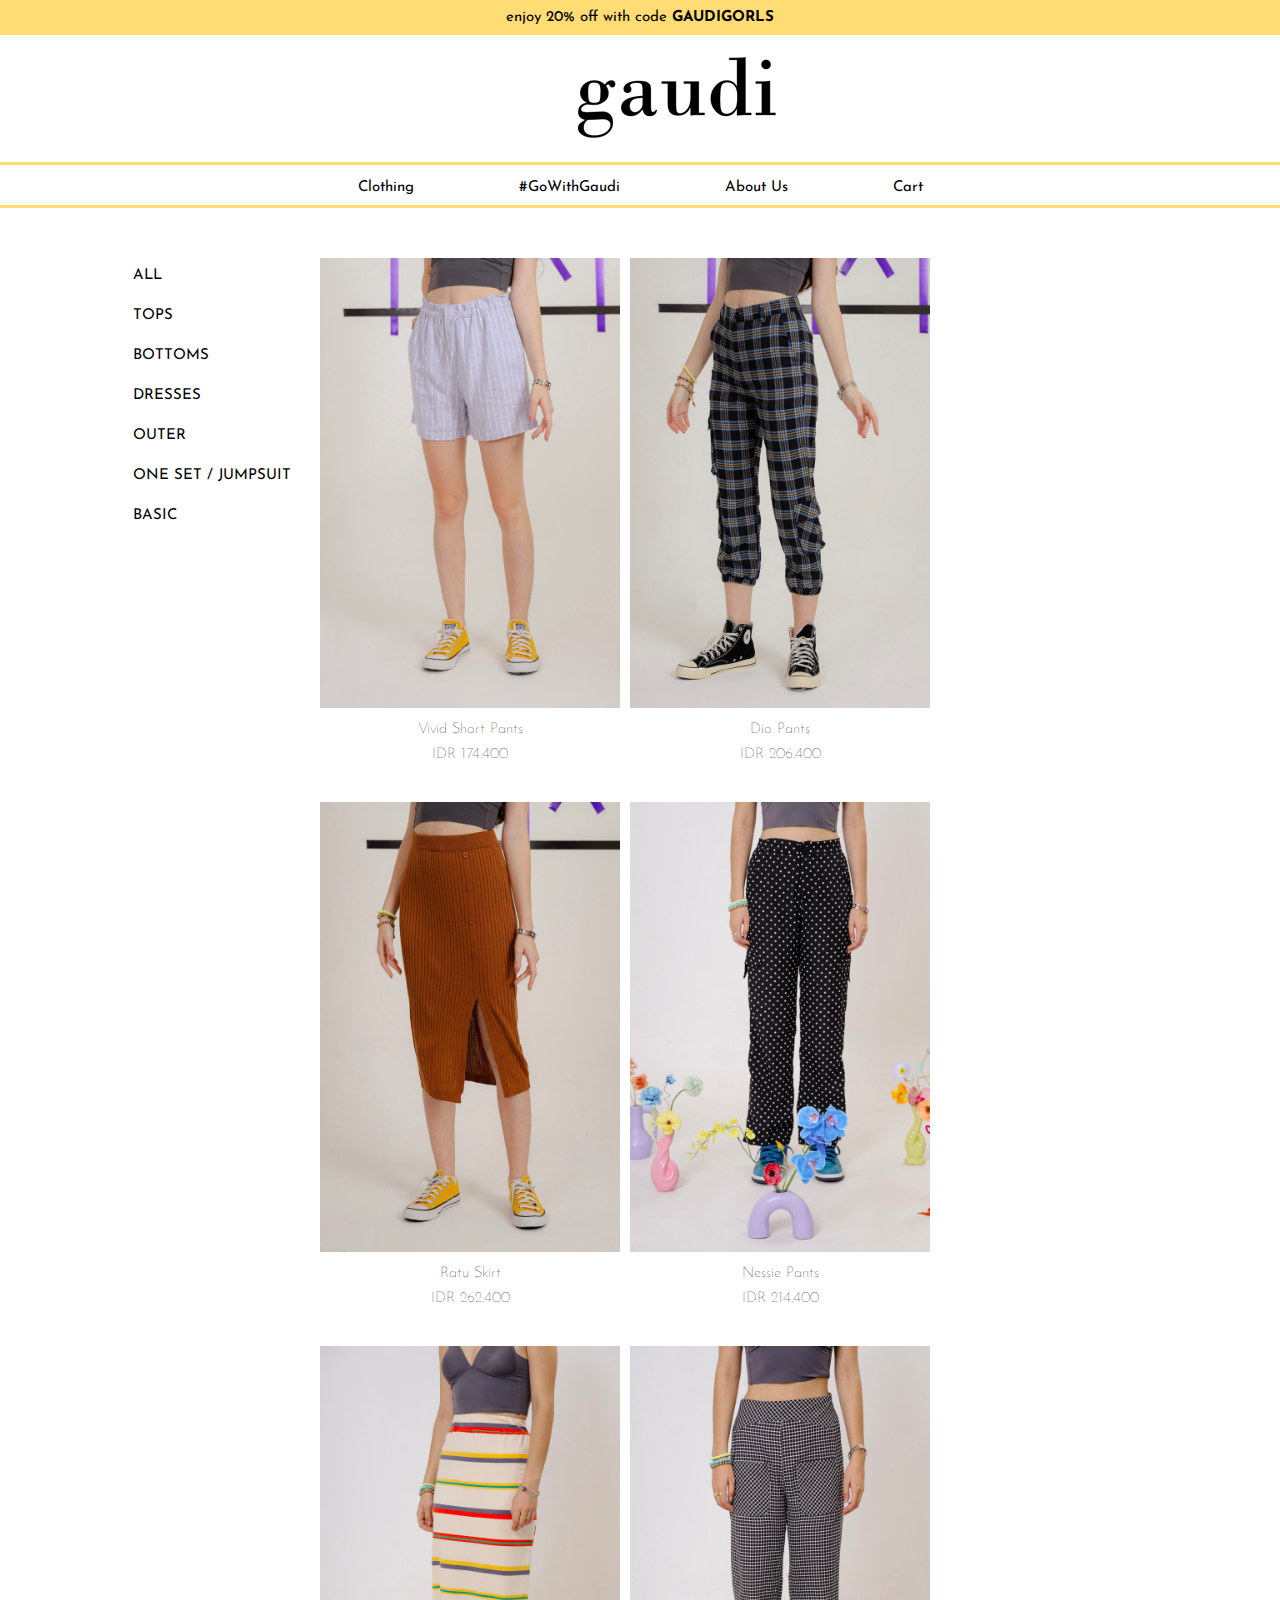
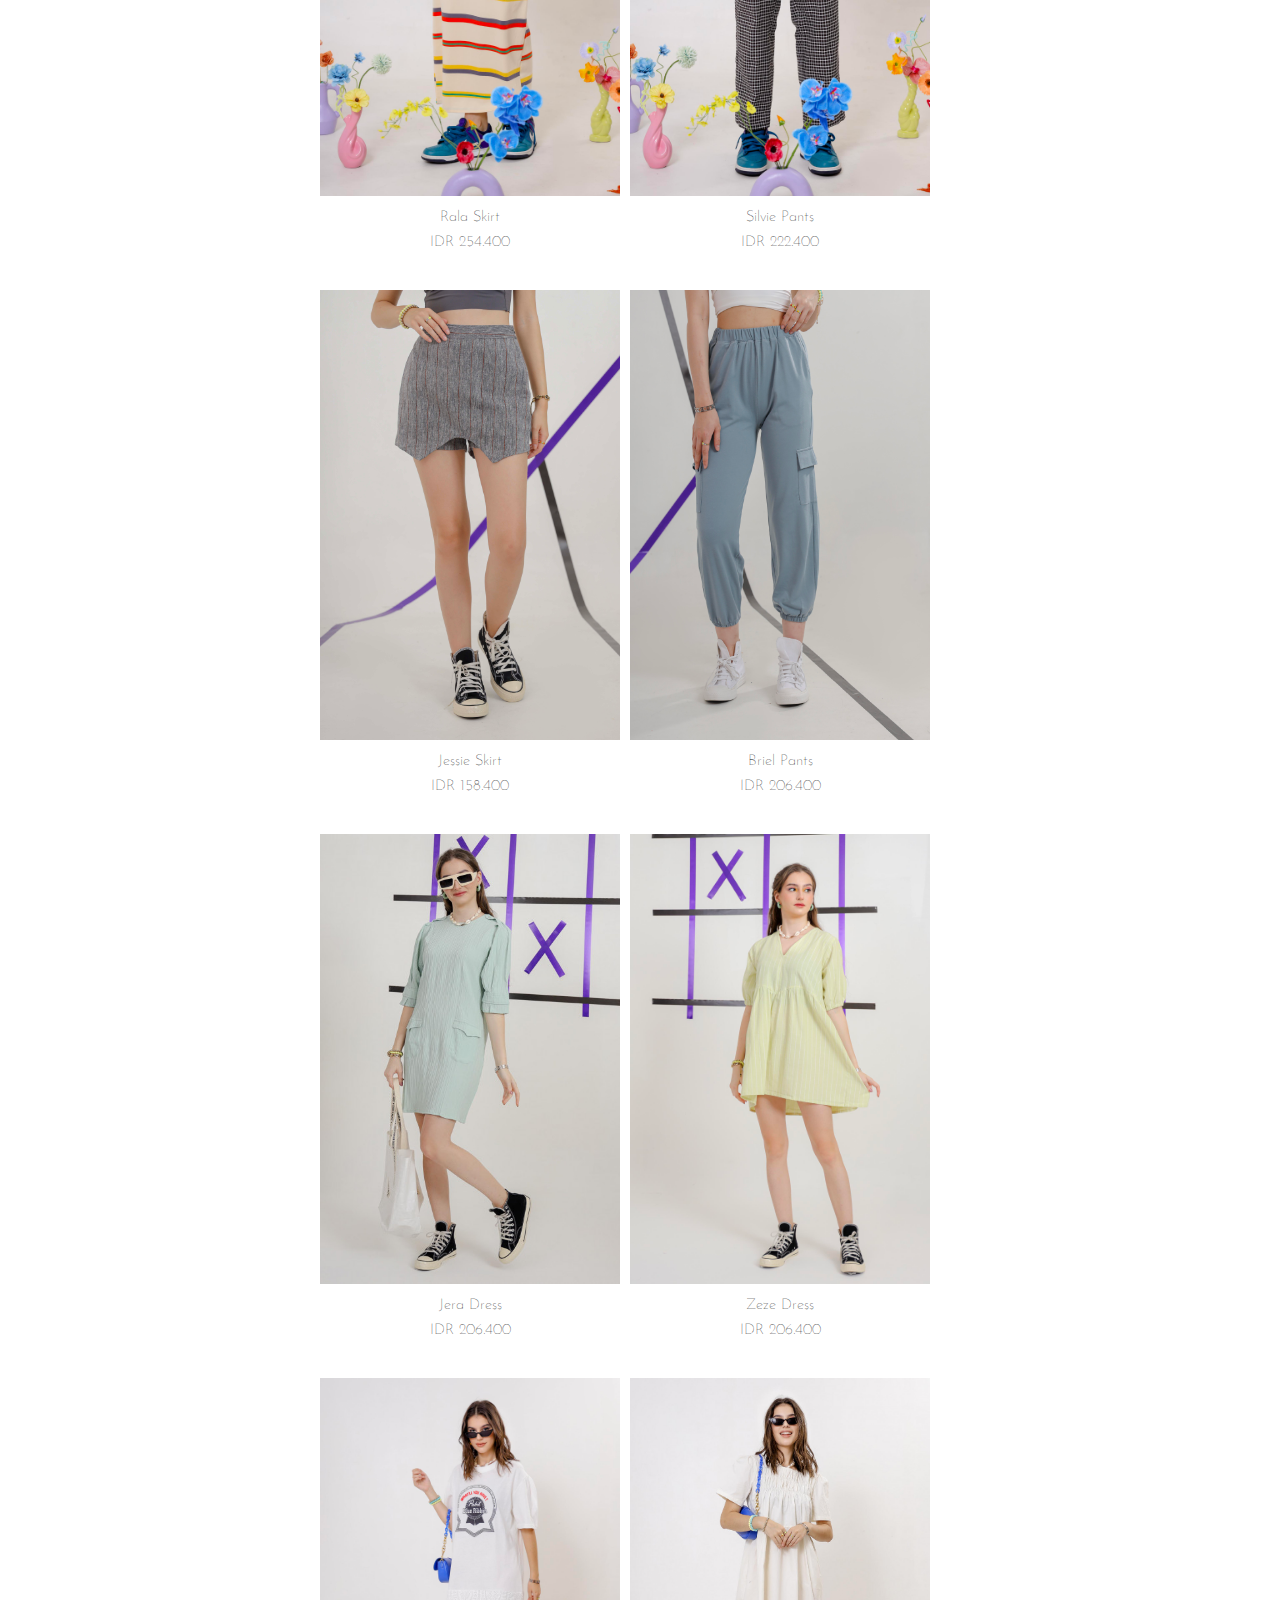
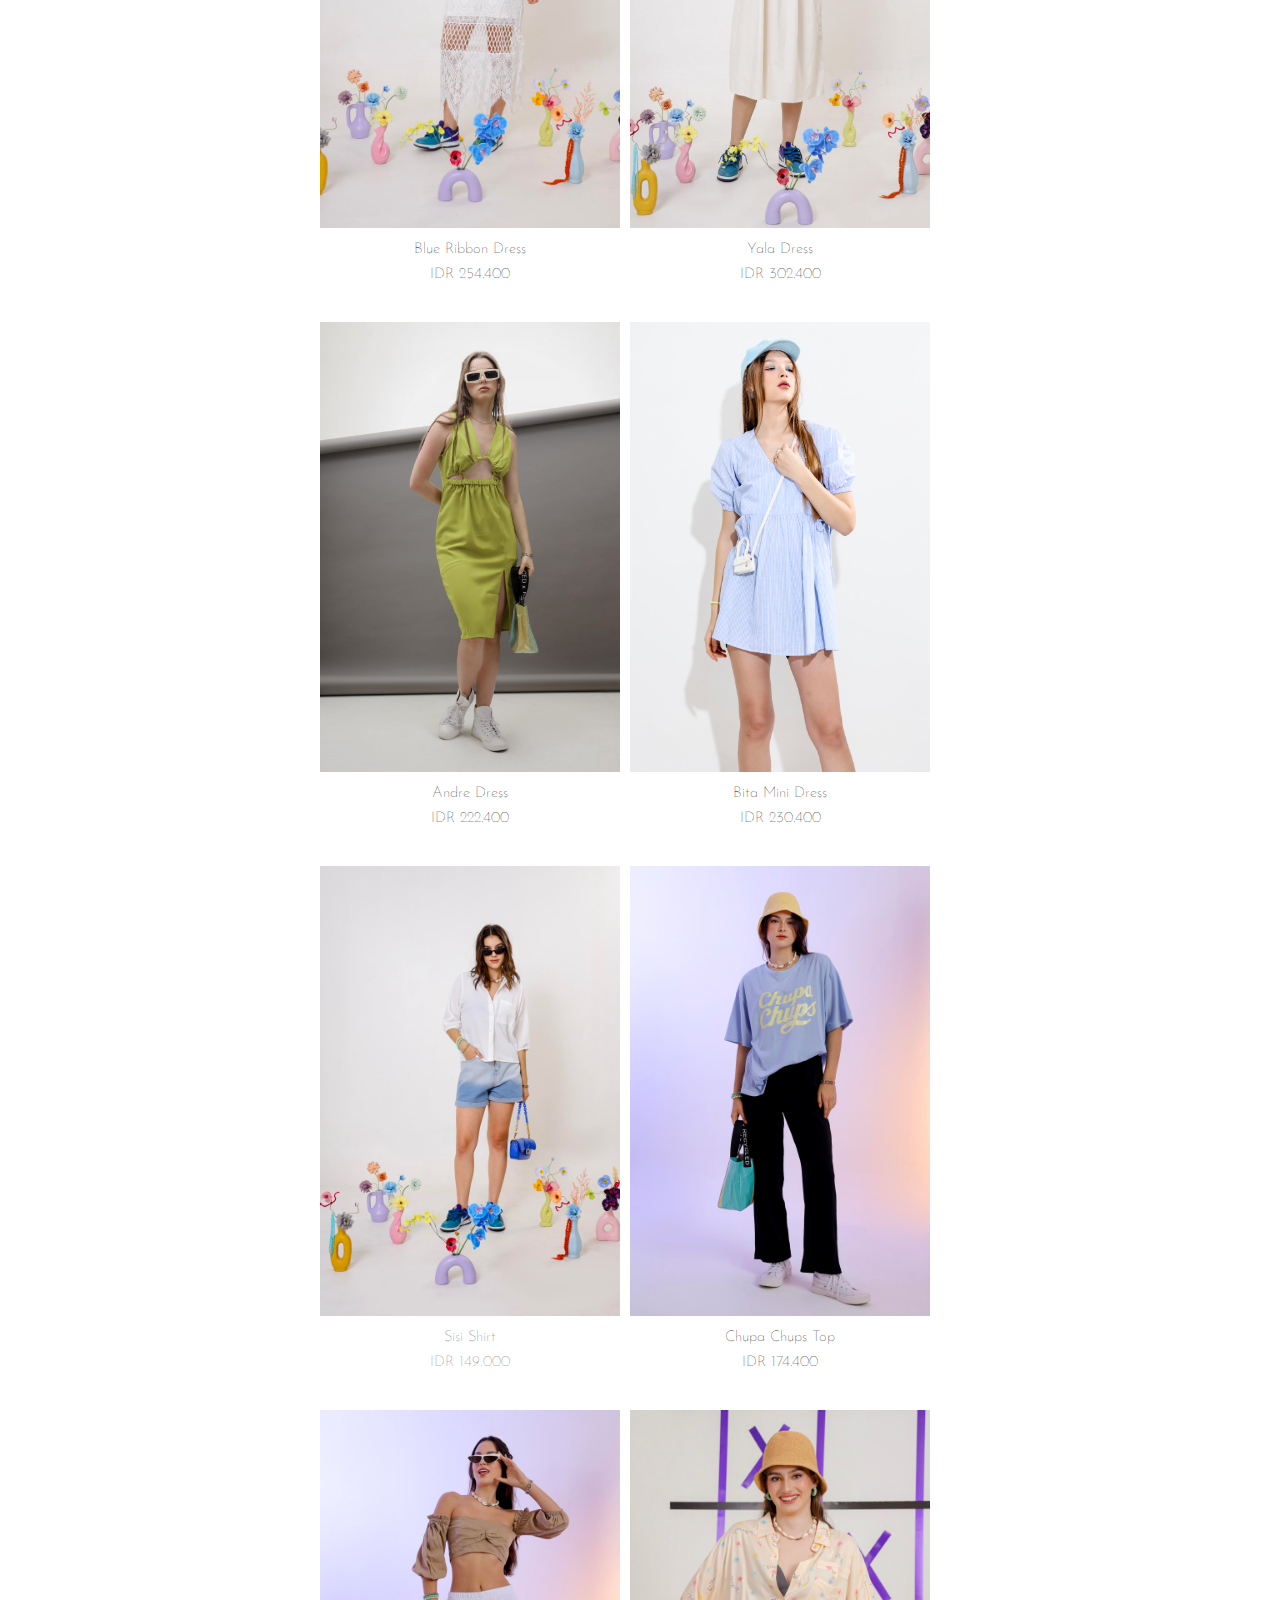
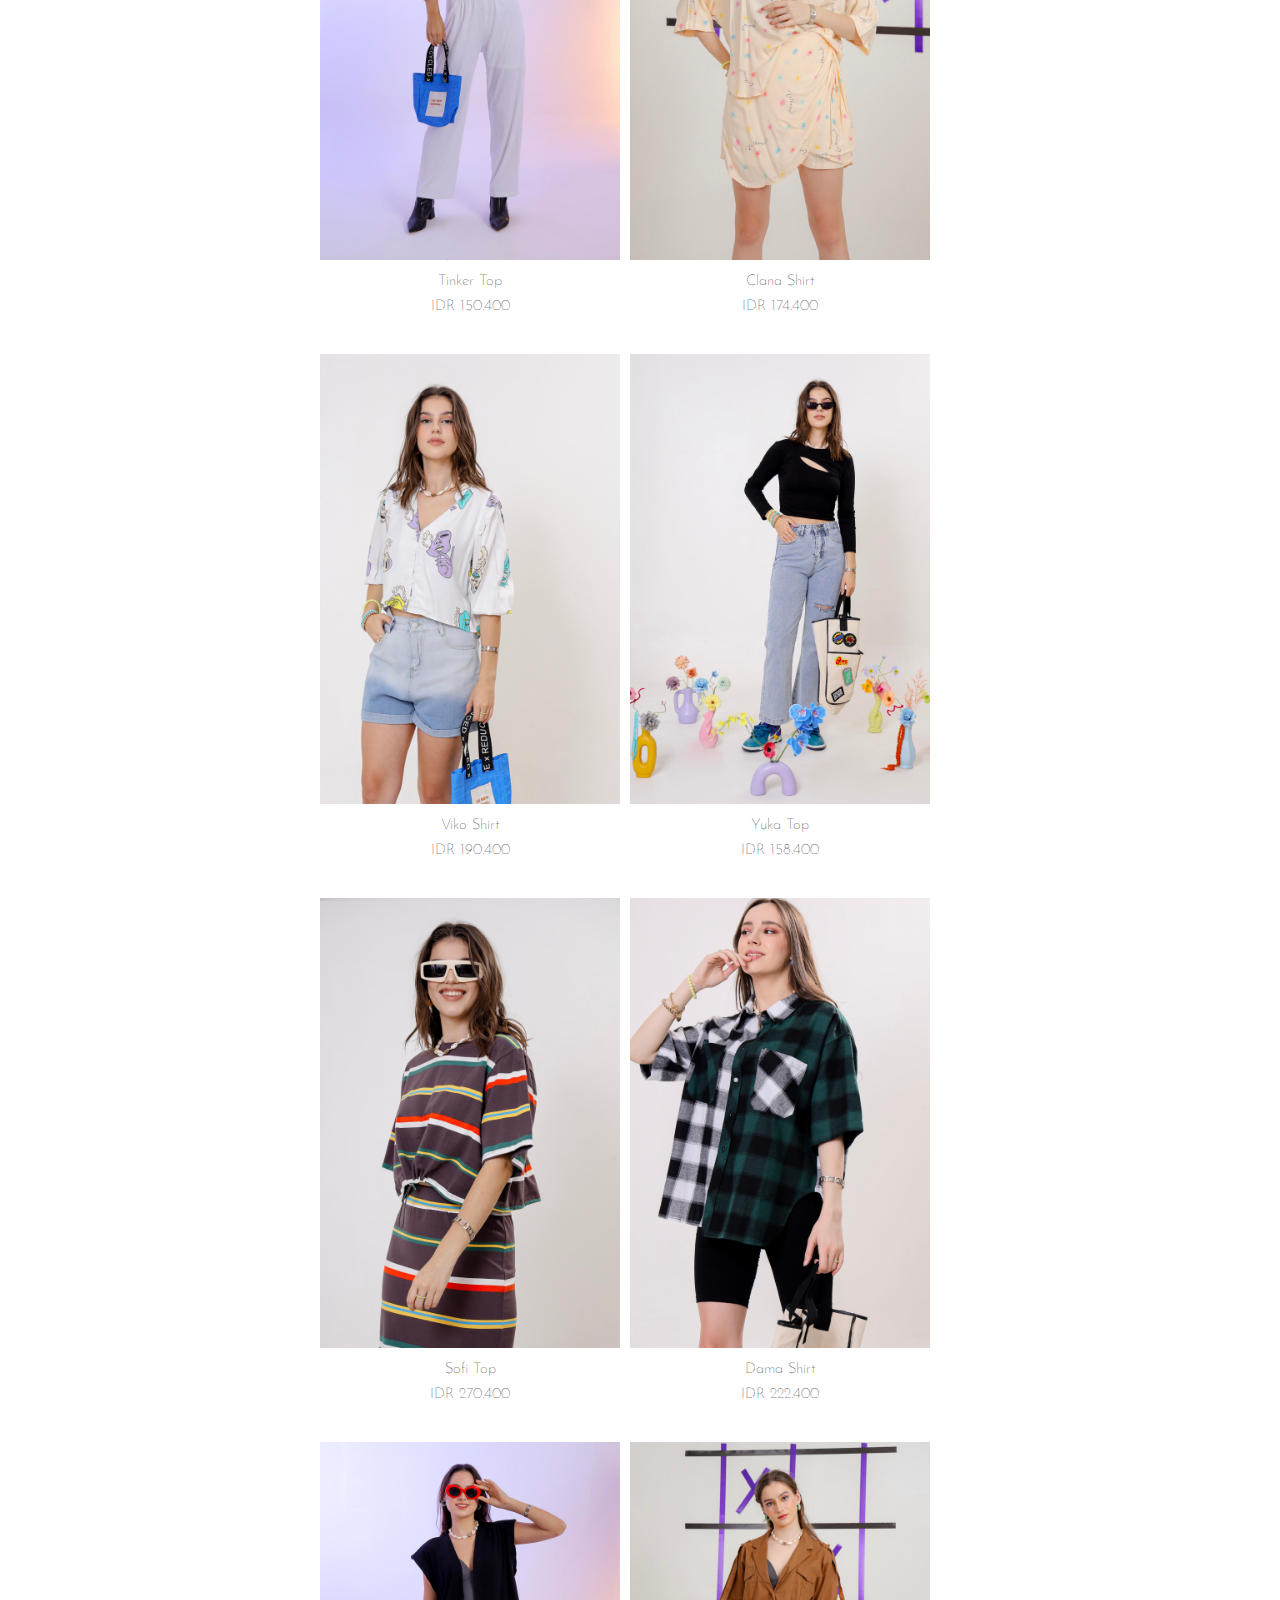
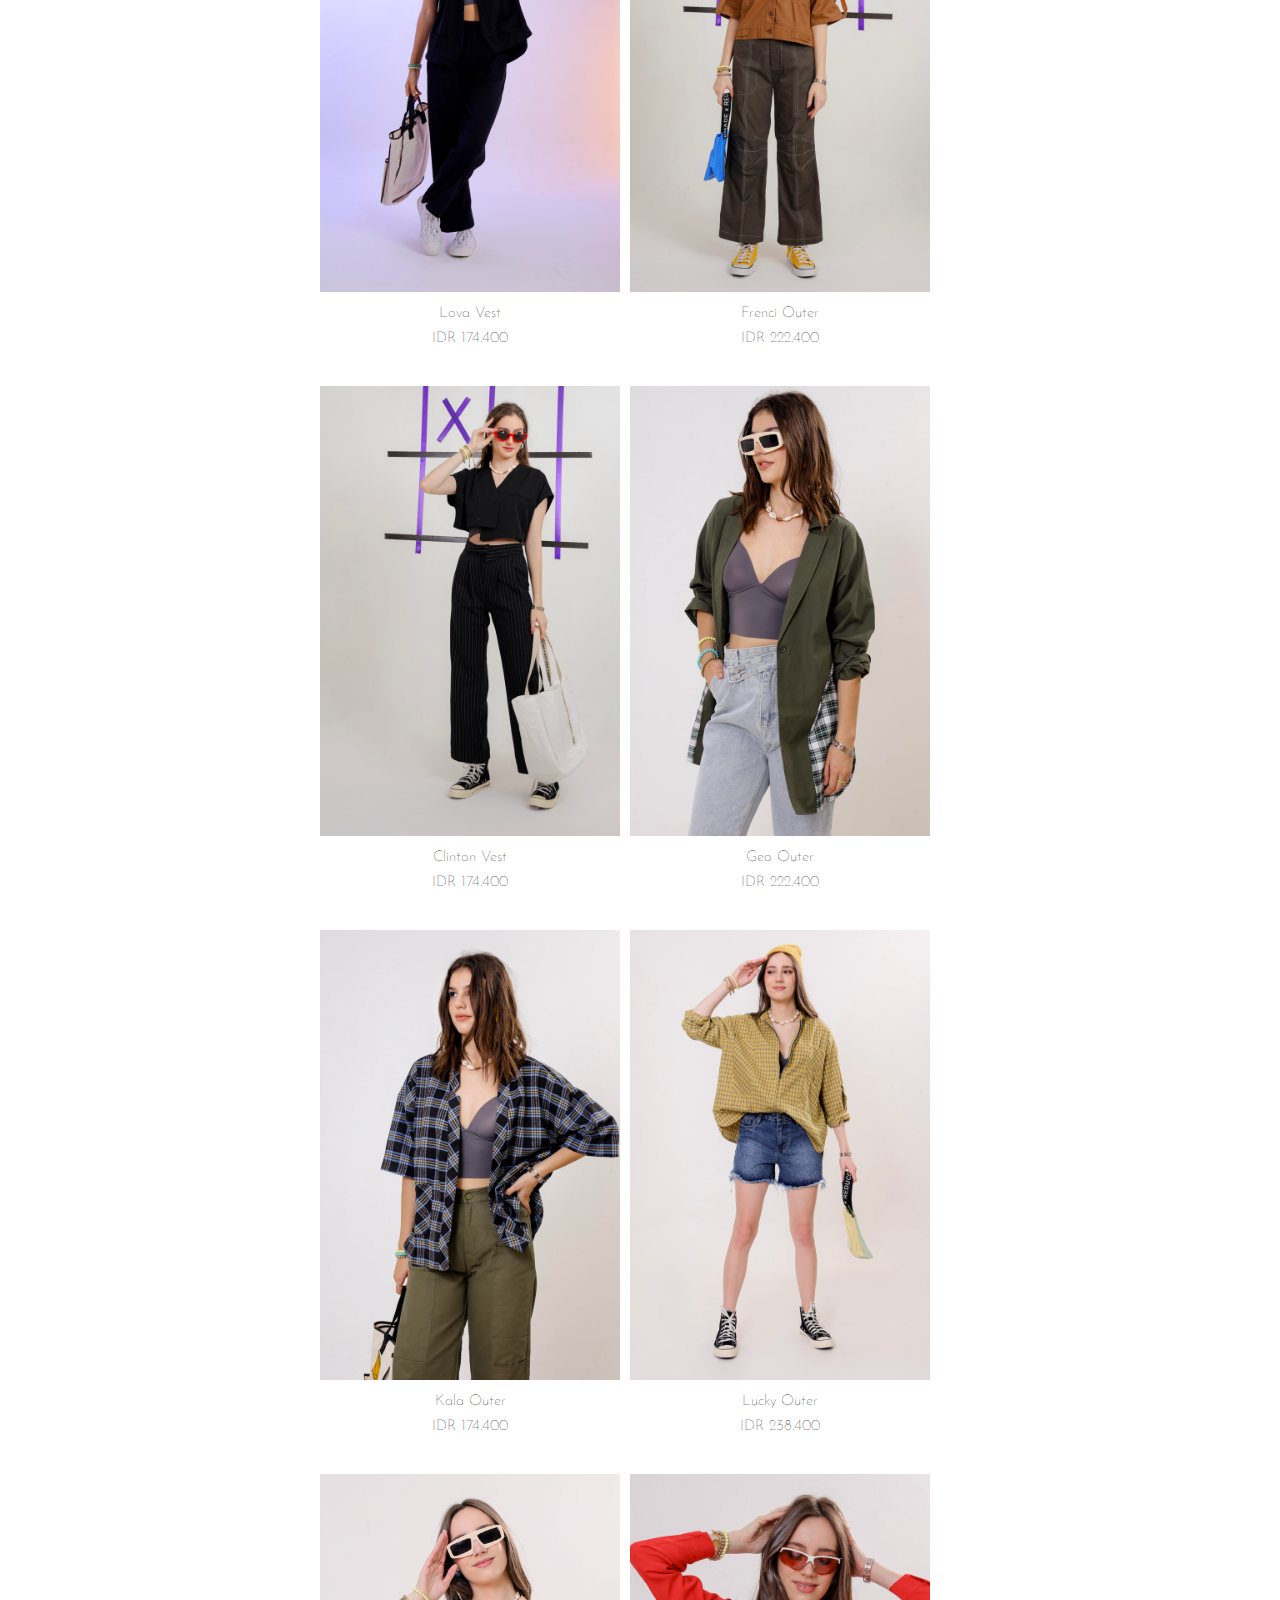
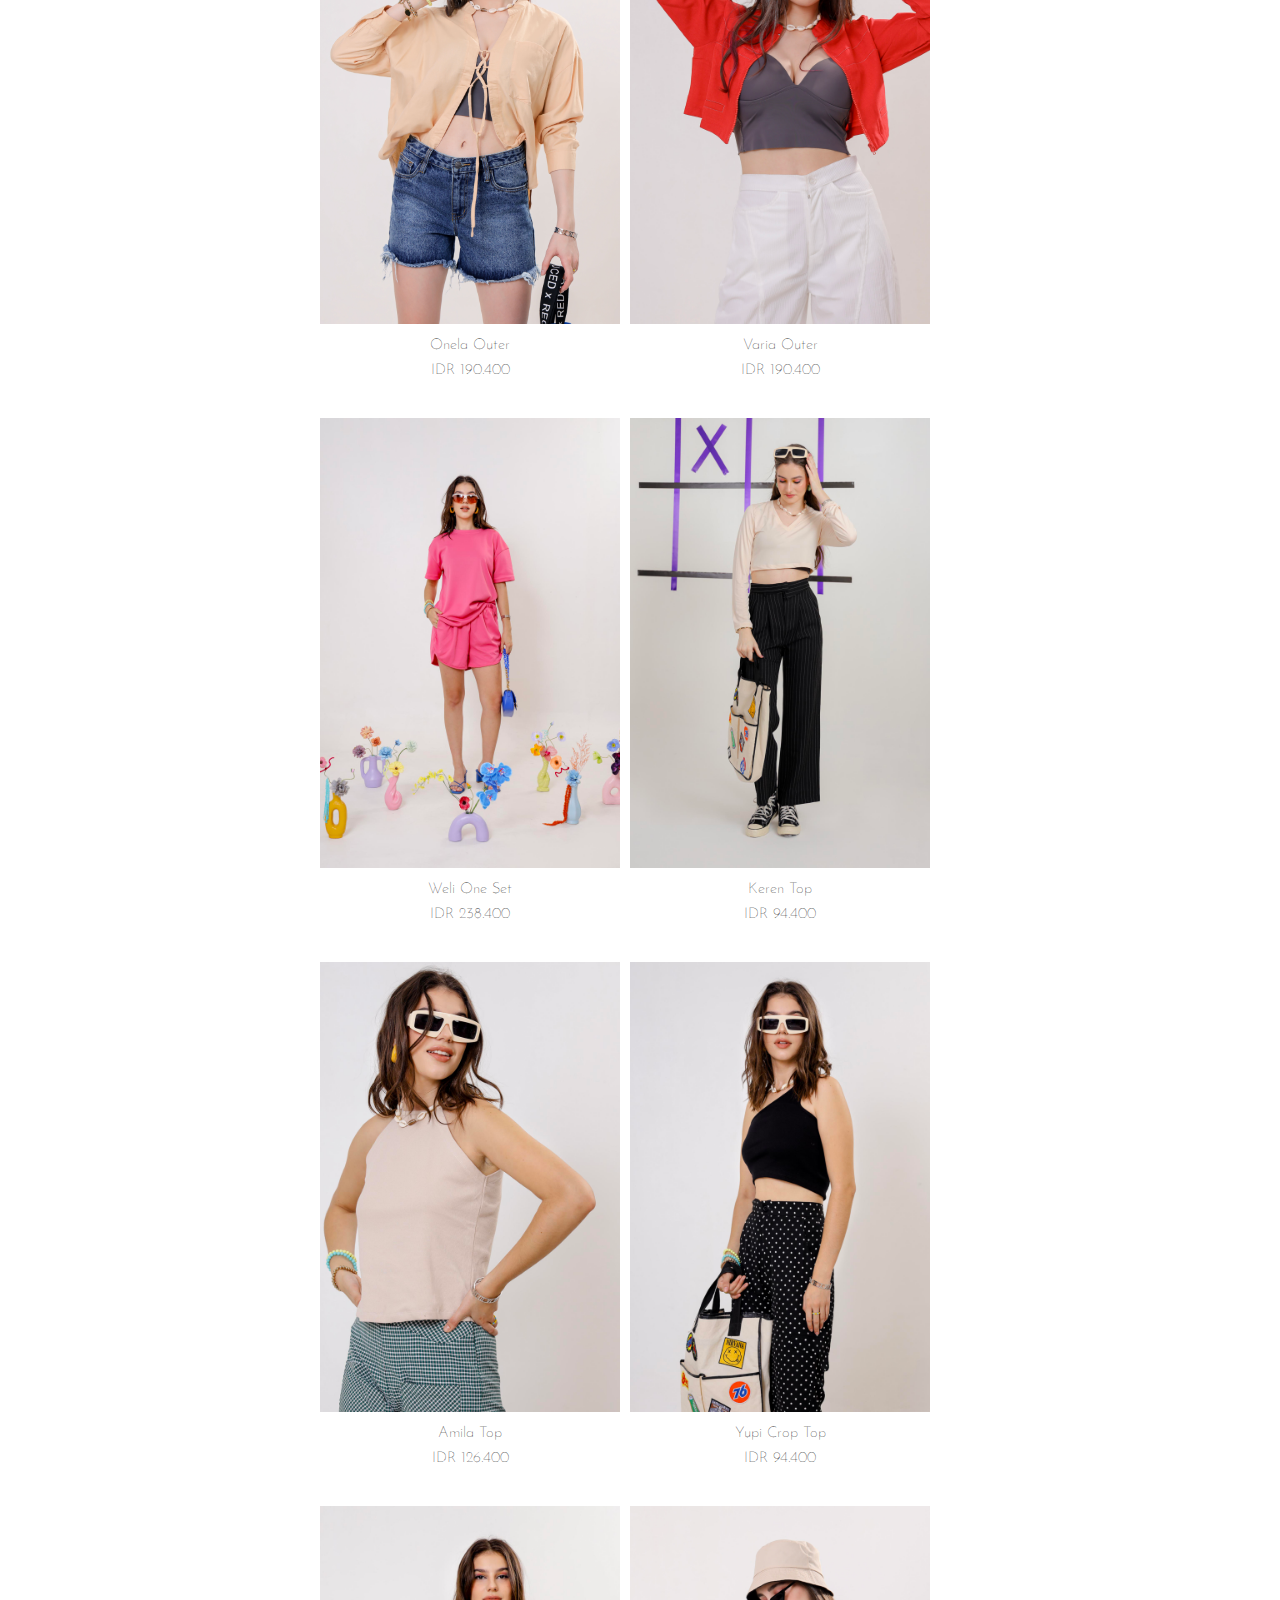
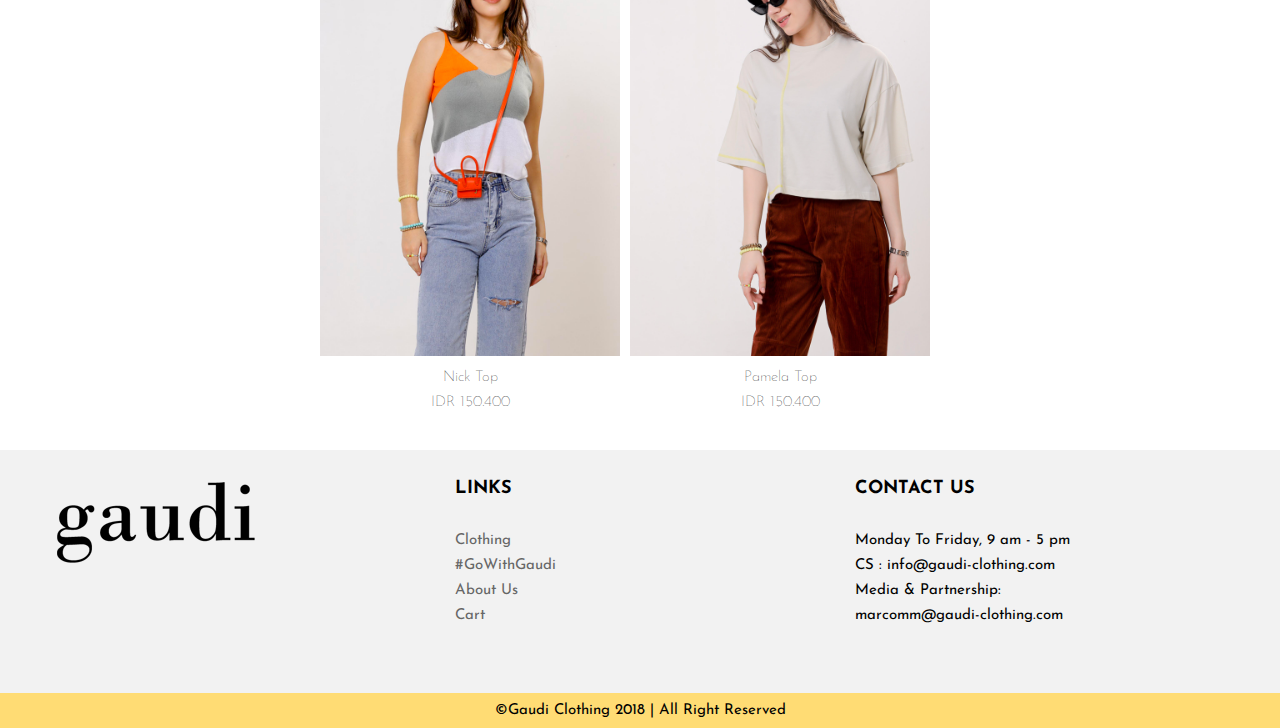
==== clothing.html @ 1e675183 "Add files via upload" ====
<!DOCTYPE html>
<html>
    <head>
        <title>Clothing | Gaudi Clothing</title>
        <link rel="stylesheet" type="text/css" href="assets/css/clothing.css"></link>
        <link href='https://fonts.googleapis.com/css?family=Josefin Sans' rel='stylesheet'>
    </head>
    
    <body>
    <div class="promo-bar">
        <h5><span style="font-weight: lighter;">enjoy 20% off with code </span> GAUDIGORLS</h5>
    </div>

    <div>
      <div class="logo1">
        <a class="home" href="/index.html">
  <img src="assets/images/logo-gaudi.png" alt="Logo Gaudi">
      </div></a>
    </div>

    <div class="navbar-con">
    <nav class="navbar">
        <ul>
          <a href="/clothing.html">Clothing</a>
          <a href="/gowith.html">#GoWithGaudi</a>
          <a href="/about us.html">About Us</a>
          <a href="/shopping cart.html">Cart</a>
        </ul>
      </nav>
    </div>
    <div class="row">
      <section class="special">
        <div class="left">
          <nav>
            <div class="menu" onclick="ChangeAll();">ALL</div>
            <div class="menu" onclick="ChangeTops();">TOPS</div>
            <div class="menu" onclick="ChangeBottom();">BOTTOMS</div>
            <div class="menu" onclick="ChangeDreses();">DRESSES</div>
            <div class="menu" onclick="ChangeOuter();">OUTER</div>
            <div class="menu" onclick="ChangeJumpsuit();">ONE SET / JUMPSUIT</div>
            <div class="menu" onclick="ChangeBasic();">BASIC</div>
          </nav>
        </div>

        <div class="right">
          <div class="main_container fourinarow">
            <div class="card BOTTOM">
              <img src="assets/images/vivid-short-pants.jpg" alt="Vivid Short Pants" width="300px" height="450px">
              <h2>Vivid Short Pants</h2>
              <h3>IDR 174.400</h3>
            </div>

            <div class="card BOTTOM">
              <img src="assets/images/dio-pants.jpg" alt="Dio Pants" width="300px" height="450px">
              <h2>Dio Pants</h2>
              <h3>IDR 206.400</h3>
            </div>
      
            <div class="card BOTTOM">
              <img src="assets/images/ratu-skirt.jpg" alt="Ratu Skirt" width="300px" height="450px">
              <h2>Ratu Skirt</h2>
              <h3>IDR 262.400</h3>
            </div>

            <div class="card BOTTOM">
              <img src="assets/images/nessie-pants.jpg" alt="Nessie Pants" width="300px" height="450px">
              <h2>Nessie Pants</h2>
              <h3>IDR 214.400</h3>
            </div>

            <div class="card BOTTOM">
              <img src="assets/images/rala-skirt.jpg" alt="Rala Skirt" width="300px" height="450px">
              <h2>Rala Skirt</h2>
              <h3>IDR 254.400</h3>
            </div>

            <div class="card BOTTOM">
              <img src="assets/images/silvie-pants.jpg" alt="Silvie Pants" width="300px" height="450px">
              <h2>Silvie Pants</h2>
              <h3>IDR 222.400</h3>
            </div>

            <div class="card BOTTOM">
              <img src="assets/images/jessie-skirt.jpg" alt="Jessie Skirt" width="300px" height="450px">
              <h2>Jessie Skirt</h2>
              <h3>IDR 158.400</h3>
            </div>

            <div class="card BOTTOM">
              <img src="assets/images/briel-pants.jpg" alt="Briel Pants" width="300px" height="450px">
              <h2>Briel Pants</h2>
              <h3>IDR 206.400</h3>
            </div>

            <div class="card DRESSES">
                <img src="assets/images/jera-dress.jpg" alt="Jera Dress" width="300px" height="450px">
                <h2>Jera Dress</h2>
                <h3>IDR 206.400</h3>
              </div>
  
              <div class="card DRESSES">
                <img src="assets/images/zeze-dress.jpg" alt="Zeze Dress" width="300px" height="450px">
                <h2>Zeze Dress</h2>
                <h3>IDR 206.400</h3>
              </div>
        
              <div class="card DRESSES">
                <img src="assets/images/blue-ribbon-dress.jpg" alt="Blue Ribbon Dress" width="300px" height="450px">
                <h2>Blue Ribbon Dress</h2>
                <h3>IDR 254.400</h3>
              </div>
  
              <div class="card DRESSES">
                <img src="assets/images/yala-dress.jpg" alt="Yala Dress" width="300px" height="450px">
                <h2>Yala Dress</h2>
                <h3>IDR 302.400</h3>
              </div>
  
              <div class="card DRESSES">
                <img src="assets/images/andre-dress.jpg" alt="Andre Dress" width="300px" height="450px">
                <h2>Andre Dress</h2>
                <h3>IDR 222.400</h3>
              </div>
  
              <div class="card DRESSES">
                <img src="assets/images/bita-mini-dress.jpg" alt="Bita Mini Dress" width="300px" height="450px">
                <h2>Bita Mini Dress</h2>
                <h3>IDR 230.400</h3>
              </div>

              <div class="card TOPS">
                <a class="sisi-dtl" href="/dtl.html">
                <img src="assets/images/sisi-shirt.jpg" alt="Sisi Shirt" width="300px" height="450px">
                <h2>Sisi Shirt</h2>
                <h3>IDR 149.000</h3>
                </a></div>
  
              <div class="card TOPS">
                <img src="assets/images/chupa-chups-top.jpg" alt="Chupa Chups Top" width="300px" height="450px">
                <h2>Chupa Chups Top</h2>
                <h3>IDR 174.400</h3>
              </div>
        
              <div class="card TOPS">
                <img src="assets/images/tinker-top.jpg" alt="Tinker Top" width="300px" height="450px">
                <h2>Tinker Top</h2>
                <h3>IDR 150.400</h3>
              </div>
  
              <div class="card TOPS">
                <img src="assets/images/clana-shirt.jpg" alt="Clana Shirt" width="300px" height="450px">
                <h2>Clana Shirt</h2>
                <h3>IDR 174.400</h3>
              </div>
  
              <div class="card TOPS">
                <img src="assets/images/viko-shirt.jpg" alt="Viko Shirt" width="300px" height="450px">
                <h2>Viko Shirt</h2>
                <h3>IDR 190.400</h3>
              </div>
  
              <div class="card TOPS">
                <img src="assets/images/yuka-top.jpg" alt="Yuka Top" width="300px" height="450px">
                <h2>Yuka Top</h2>
                <h3>IDR 158.400</h3>
              </div>
  
              <div class="card TOPS">
                <img src="assets/images/sofi-top.jpg" alt="Sofi Top" width="300px" height="450px">
                <h2>Sofi Top</h2>
                <h3>IDR 270.400</h3>
              </div>
  
              <div class="card TOPS">
                <img src="assets/images/dama-shirt.jpg" alt="Dama Shirt" width="300px" height="450px">
                <h2>Dama Shirt</h2>
                <h3>IDR 222.400</h3>
              </div>

              <div class="card OUTER">
                <img src="assets/images/lova-vest.jpg" alt="Lova Vest" width="300px" height="450px">
                <h2>Lova Vest</h2>
                <h3>IDR 174.400</h3>
              </div>
  
              <div class="card OUTER">
                <img src="assets/images/frenci-outer.jpg" alt="Frenci Outer" width="300px" height="450px">
                <h2>Frenci Outer</h2>
                <h3>IDR 222.400</h3>
              </div>
        
              <div class="card OUTER">
                <img src="assets/images/clinton-vest.jpg" alt="Clinton Vest" width="300px" height="450px">
                <h2>Clinton Vest</h2>
                <h3>IDR 174.400</h3>
              </div>
  
              <div class="card OUTER">
                <img src="assets/images/geo-outer.jpg" alt="Geo Outer" width="300px" height="450px">
                <h2>Geo Outer</h2>
                <h3>IDR 222.400</h3>
              </div>
  
              <div class="card OUTER">
                <img src="assets/images/kala-outer.jpg" alt="Kala Outer" width="300px" height="450px">
                <h2>Kala Outer</h2>
                <h3>IDR 174.400</h3>
              </div>
  
              <div class="card OUTER">
                <img src="assets/images/lucky-outer.jpg" alt="Lucky Outer" width="300px" height="450px">
                <h2>Lucky Outer</h2>
                <h3>IDR 238.400</h3>
              </div>
  
              <div class="card OUTER">
                <img src="assets/images/onela-outer.jpg" alt="Onela Outer" width="300px" height="450px">
                <h2>Onela Outer</h2>
                <h3>IDR 190.400</h3>
              </div>
  
              <div class="card OUTER">
                <img src="assets/images/varia-outer.jpg" alt="Varia Outer" width="300px" height="450px">
                <h2>Varia Outer</h2>
                <h3>IDR 190.400</h3>
              </div>

              <div class="card JUMPSUIT">
                <img src="assets/images/weli-one-set.jpg" alt="Weli One Set" width="300px" height="450px">
                <h2>Weli One Set</h2>
                <h3>IDR 238.400</h3>
              </div>

              <div class="card BASIC">
                <img src="assets/images/keren-top.jpg" alt="Keren Top" width="300px" height="450px">
                <h2>Keren Top</h2>
                <h3>IDR 94.400</h3>
              </div>
  
              <div class="card BASIC">
                <img src="assets/images/amila-top.jpg" alt="Amila Top" width="300px" height="450px">
                <h2>Amila Top</h2>
                <h3>IDR 126.400</h3>
              </div>
        
              <div class="card BASIC">
                <img src="assets/images/yupi-crop-top.jpg" alt="Yupi Crop Top" width="300px" height="450px">
                <h2>Yupi Crop Top</h2>
                <h3>IDR 94.400</h3>
              </div>
  
              <div class="card BASIC">
                <img src="assets/images/nick-top.jpg" alt="Nick Top" width="300px" height="450px">
                <h2>Nick Top</h2>
                <h3>IDR 150.400</h3>
              </div>
  
              <div class="card BASIC">
                <img src="assets/images/pamela-top.jpg" alt="Pamela Top" width="300px" height="450px">
                <h2>Pamela Top</h2>
                <h3>IDR 150.400</h3>
              </div>
          </div>
        </div>
      </section>
    </div>
      <footer>
        <div class="container">
          <div class="row">
            <div class="col-md-4">
                <img src="assets/images/logo-gaudi.png" alt="Logo Gaudi">
            </div>
            <div class="col-md-4">
              <h3 class="special">LINKS</h3>
              <ul>
                <li><a href="/one.html">Clothing</a></li>
                <li><a href="/gowith.html">#GoWithGaudi</a></li>
                <li><a href="/about us.html">About Us</a></li>
                <li><a href="/shopping cart.html">Cart</a></li>
              </ul>
            </div>
            <div class="col-md-4">
              <h3 class="special">CONTACT US</h3>
              <ul>
                <li>Monday To Friday, 9 am - 5 pm</li>
                <li>CS : info@gaudi-clothing.com</li>
                <li>Media & Partnership:</li>
                <li>marcomm@gaudi-clothing.com</li>
              </ul>
            </div>
          </div>
        </div>
      </footer>
      
      <div class="promo-bar">
        <h5><span style="font-weight: lighter;">©Gaudi Clothing 2018 | All Right Reserved</span></h5>
      </div>
    </body>
    <script>
      function ChangeTops() {
        const elementsBottom = document.querySelectorAll('.BOTTOM');
        elementsBottom.forEach(elementsBottom => {
          elementsBottom.style.display = "none";
        });

        const elementsDresses = document.querySelectorAll('.DRESSES');
        elementsDresses.forEach(elementsDresses => {
          elementsDresses.style.display = "none";
        });

        const elementsTops = document.querySelectorAll('.TOPS');
        elementsTops.forEach(elementsTops => {
          elementsTops.style.display = "inline-block";
        });

        const elementsOuter = document.querySelectorAll('.OUTER');
        elementsOuter.forEach(elementsOuter => {
          elementsOuter.style.display = "none";
        });

        const elementsJumpsuit = document.querySelectorAll('.JUMPSUIT');
        elementsJumpsuit.forEach(elementsJumpsuit => {
          elementsJumpsuit.style.display = "none";
        });

        const elementsBasic = document.querySelectorAll('.BASIC');
        elementsBasic.forEach(elementsBasic => {
          elementsBasic.style.display = "none";
        });
       }

       function ChangeBottom() {
        const elementsBottom = document.querySelectorAll('.BOTTOM');
        elementsBottom.forEach(elementsBottom => {
          elementsBottom.style.display = "inline-block";
        });

        const elementsDresses = document.querySelectorAll('.DRESSES');
        elementsDresses.forEach(elementsDresses => {
          elementsDresses.style.display = "none";
        });

        const elementsTops = document.querySelectorAll('.TOPS');
        elementsTops.forEach(elementsTops => {
          elementsTops.style.display = "none";
        });

        const elementsOuter = document.querySelectorAll('.OUTER');
        elementsOuter.forEach(elementsOuter => {
          elementsOuter.style.display = "none";
        });

        const elementsJumpsuit = document.querySelectorAll('.JUMPSUIT');
        elementsJumpsuit.forEach(elementsJumpsuit => {
          elementsJumpsuit.style.display = "none";
        });

        const elementsBasic = document.querySelectorAll('.BASIC');
        elementsBasic.forEach(elementsBasic => {
          elementsBasic.style.display = "none";
        });
       }

       function ChangeDreses() {
        const elementsBottom = document.querySelectorAll('.BOTTOM');
        elementsBottom.forEach(elementsBottom => {
          elementsBottom.style.display = "none";
        });

        const elementsDresses = document.querySelectorAll('.DRESSES');
        elementsDresses.forEach(elementsDresses => {
          elementsDresses.style.display = "inline-block";
        });

        const elementsTops = document.querySelectorAll('.TOPS');
        elementsTops.forEach(elementsTops => {
          elementsTops.style.display = "none";
        });

        const elementsOuter = document.querySelectorAll('.OUTER');
        elementsOuter.forEach(elementsOuter => {
          elementsOuter.style.display = "none";
        });

        const elementsJumpsuit = document.querySelectorAll('.JUMPSUIT');
        elementsJumpsuit.forEach(elementsJumpsuit => {
          elementsJumpsuit.style.display = "none";
        });

        const elementsBasic = document.querySelectorAll('.BASIC');
        elementsBasic.forEach(elementsBasic => {
          elementsBasic.style.display = "none";
        });
       }

       function ChangeOuter() {
        const elementsBottom = document.querySelectorAll('.BOTTOM');
        elementsBottom.forEach(elementsBottom => {
          elementsBottom.style.display = "none";
        });

        const elementsDresses = document.querySelectorAll('.DRESSES');
        elementsDresses.forEach(elementsDresses => {
          elementsDresses.style.display = "none";
        });

        const elementsTops = document.querySelectorAll('.TOPS');
        elementsTops.forEach(elementsTops => {
          elementsTops.style.display = "none";
        });

        const elementsOuter = document.querySelectorAll('.OUTER');
        elementsOuter.forEach(elementsOuter => {
          elementsOuter.style.display = "inline-block";
        });

        const elementsJumpsuit = document.querySelectorAll('.JUMPSUIT');
        elementsJumpsuit.forEach(elementsJumpsuit => {
          elementsJumpsuit.style.display = "none";
        });

        const elementsBasic = document.querySelectorAll('.BASIC');
        elementsBasic.forEach(elementsBasic => {
          elementsBasic.style.display = "none";
        });
       }

       function ChangeJumpsuit() {
        const elementsBottom = document.querySelectorAll('.BOTTOM');
        elementsBottom.forEach(elementsBottom => {
          elementsBottom.style.display = "none";
        });

        const elementsDresses = document.querySelectorAll('.DRESSES');
        elementsDresses.forEach(elementsDresses => {
          elementsDresses.style.display = "none";
        });

        const elementsTops = document.querySelectorAll('.TOPS');
        elementsTops.forEach(elementsTops => {
          elementsTops.style.display = "none";
        });

        const elementsOuter = document.querySelectorAll('.OUTER');
        elementsOuter.forEach(elementsOuter => {
          elementsOuter.style.display = "none";
        });

        const elementsJumpsuit = document.querySelectorAll('.JUMPSUIT');
        elementsJumpsuit.forEach(elementsJumpsuit => {
          elementsJumpsuit.style.display = "inline-block";
        });

        const elementsBasic = document.querySelectorAll('.BASIC');
        elementsBasic.forEach(elementsBasic => {
          elementsBasic.style.display = "none";
        });
       }

       function ChangeBasic() {
        const elementsBottom = document.querySelectorAll('.BOTTOM');
        elementsBottom.forEach(elementsBottom => {
          elementsBottom.style.display = "none";
        });

        const elementsDresses = document.querySelectorAll('.DRESSES');
        elementsDresses.forEach(elementsDresses => {
          elementsDresses.style.display = "none";
        });

        const elementsTops = document.querySelectorAll('.TOPS');
        elementsTops.forEach(elementsTops => {
          elementsTops.style.display = "none";
        });

        const elementsOuter = document.querySelectorAll('.OUTER');
        elementsOuter.forEach(elementsOuter => {
          elementsOuter.style.display = "none";
        });

        const elementsJumpsuit = document.querySelectorAll('.JUMPSUIT');
        elementsJumpsuit.forEach(elementsJumpsuit => {
          elementsJumpsuit.style.display = "none";
        });

        const elementsBasic = document.querySelectorAll('.BASIC');
        elementsBasic.forEach(elementsBasic => {
          elementsBasic.style.display = "inline-block";
        });
       }

       function ChangeAll() {
        const elementsBottom = document.querySelectorAll('.BOTTOM');
        elementsBottom.forEach(elementsBottom => {
          elementsBottom.style.display = "inline-block";
        });

        const elementsDresses = document.querySelectorAll('.DRESSES');
        elementsDresses.forEach(elementsDresses => {
          elementsDresses.style.display = "inline-block";
        });

        const elementsTops = document.querySelectorAll('.TOPS');
        elementsTops.forEach(elementsTops => {
          elementsTops.style.display = "inline-block";
        });

        const elementsOuter = document.querySelectorAll('.OUTER');
        elementsOuter.forEach(elementsOuter => {
          elementsOuter.style.display = "inline-block";
        });

        const elementsJumpsuit = document.querySelectorAll('.JUMPSUIT');
        elementsJumpsuit.forEach(elementsJumpsuit => {
          elementsJumpsuit.style.display = "inline-block";
        });

        const elementsBasic = document.querySelectorAll('.BASIC');
        elementsBasic.forEach(elementsBasic => {
          elementsBasic.style.display = "inline-block";
        });
       }
    </script>
</html>
---- assets/css/clothing.css ----
@import url('https://fonts.cdnfonts.com/css/josefin-sans');
* {
    margin: 0px;
    padding: 0;
    font-size: 15px;
    font-family: 'Josefin Sans';
    cursor: pointer;
}

section.special {
    margin-top: 50px;
    height: fit-content;
    width: 100%;
}

section .left{
    width: 25%;
    float: left;
}
  
section .right {
    width: 70%;
    height: 100%;
    float: left;
}

nav {
    padding-left: 40%;
}

h2 {
    padding-top: 10px;
    padding-bottom: 10px;
    font-weight: lighter;
}

h3 {
    padding-bottom: 20px;
    font-weight: lighter;
}

.main_container.fourinarow .card {
    position: relative;
    width: auto;
    height: 30%;
    margin-right: 10px;
    margin-bottom: 20px;
    float: left;
    text-align: center;
}

.main_container.fourinarow .card:nth-child(4n) {
    margin-right: 10px;
}

div .menu {
    /*background-color: blue;*/
    padding: 10px 0px 15px 5px;
    transition: background-color 0.3s;
    width: 90%;
}

div .menu:hover {
    background-color: #FFDC74;
    text-decoration: underline;
    font-weight: bold;
}

.promo-bar {
    text-align: center;
    background-color: #FFDC74;
    padding-top: 10px;
    padding-bottom: 10px;
    position: relative;
    top:0;
    left:0;
}

.logo1{
    padding-top: 20px;
    padding-left: 45%;
    padding-bottom: 20px;
}

.navbar {
    text-align: center;
    padding: 0px 15px;
    padding-top: 15px;
    padding-bottom: 10px;
    border-top: 3px solid #FFDC74;
    border-bottom: 3px solid #FFDC74;
}

.navbar a {
    margin-left: 50px;
    margin-right: 50px;
    color: black;
    text-decoration: none;
}

.navbar a:hover {
    color: #FFDC74;
}

footer {
    background-color: #f2f2f2;
    padding-top: 30px;
    padding-bottom: 60px;
  }
  
  .container {
    max-width: 1170px;
    margin: 0 auto;
  }
  
  .row {
    display: flex;
    flex-wrap: wrap;
    justify-content: space-between;

  }
  
  .col-md-4 {
    text-align: left;
    width: calc(33.33% - 20px);
  }

  .col-md-4 p {
    line-height: 25px;
    text-align: left;
  }
  
  h3.special {
    font-size: 18px;
    font-weight: bold;
    margin-bottom: 15px;
  }
  
  ul {
    list-style: none;
    margin: 0;
    padding: 0;
  }
  
  li {
    margin-bottom: 10px;
  }
  
  a {
    color: #666;
    text-decoration: none;
  }
  
  a:hover {
    color: #333;
  }
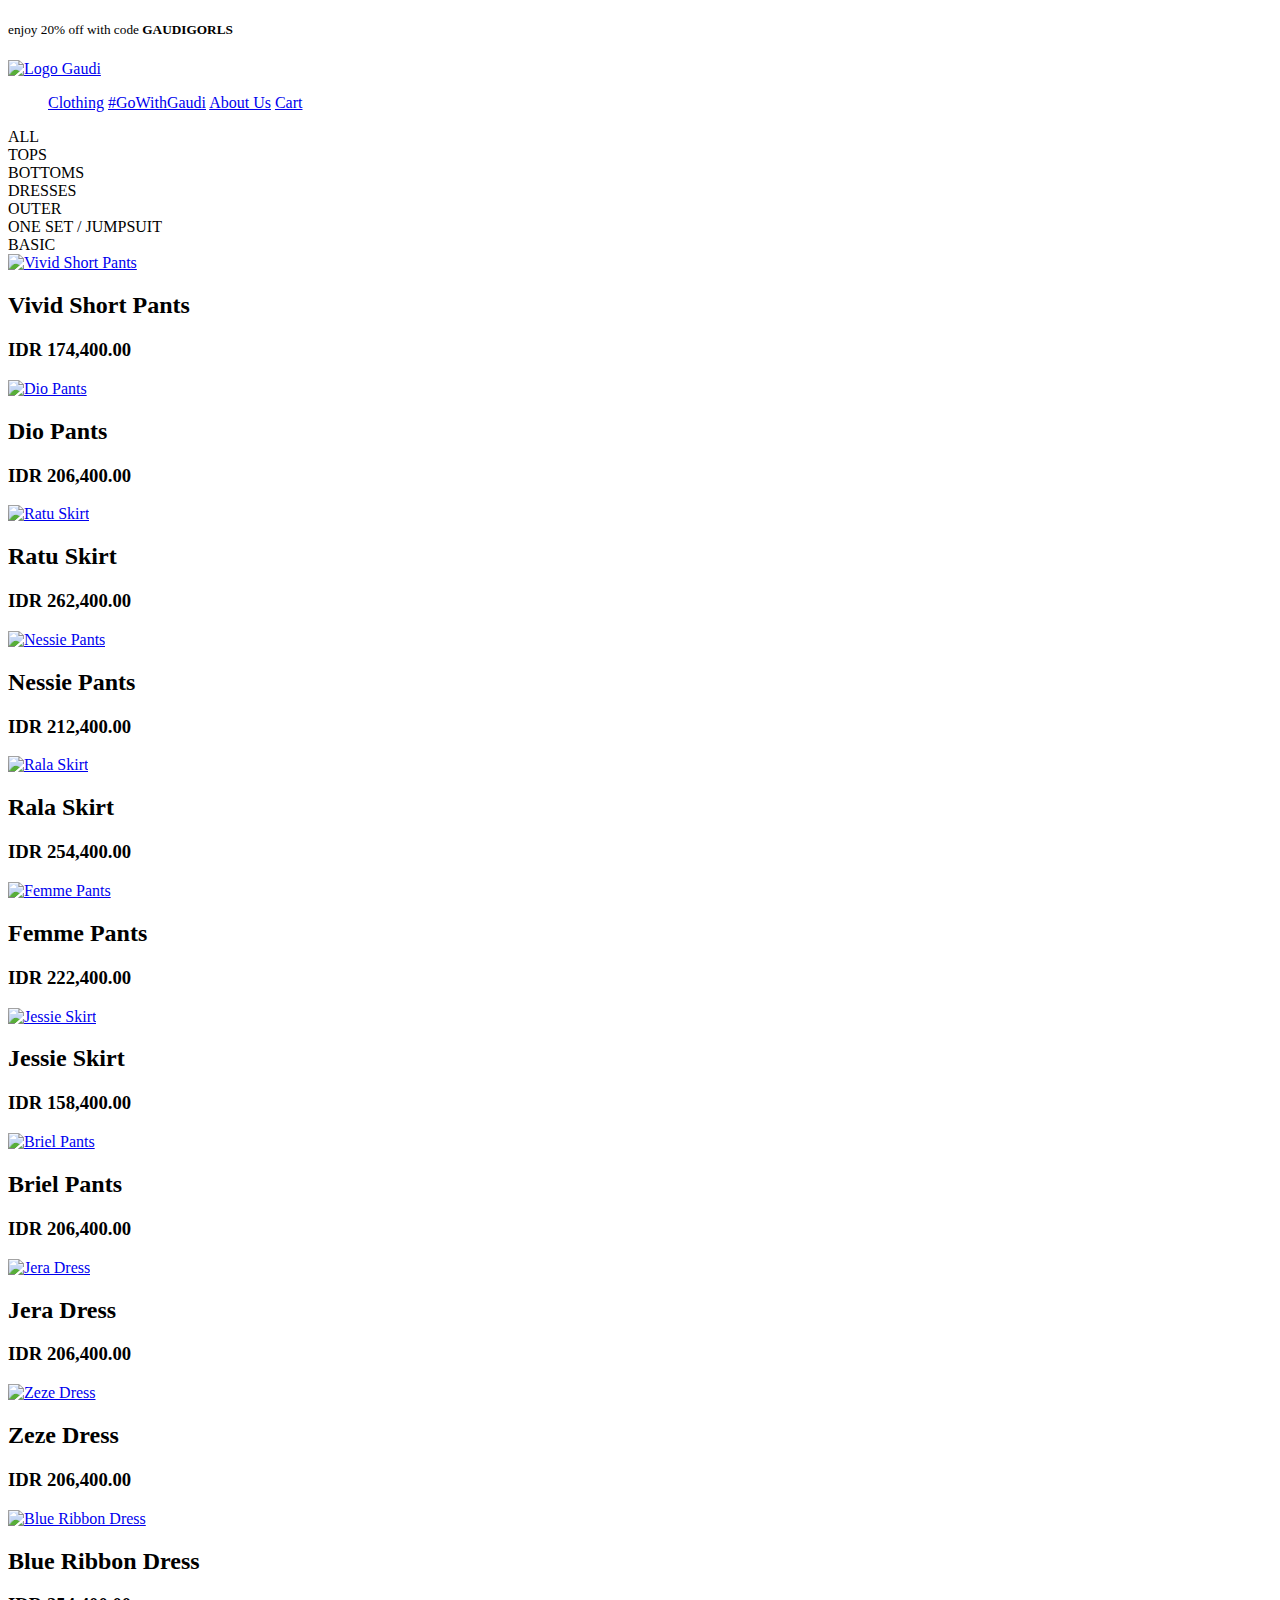
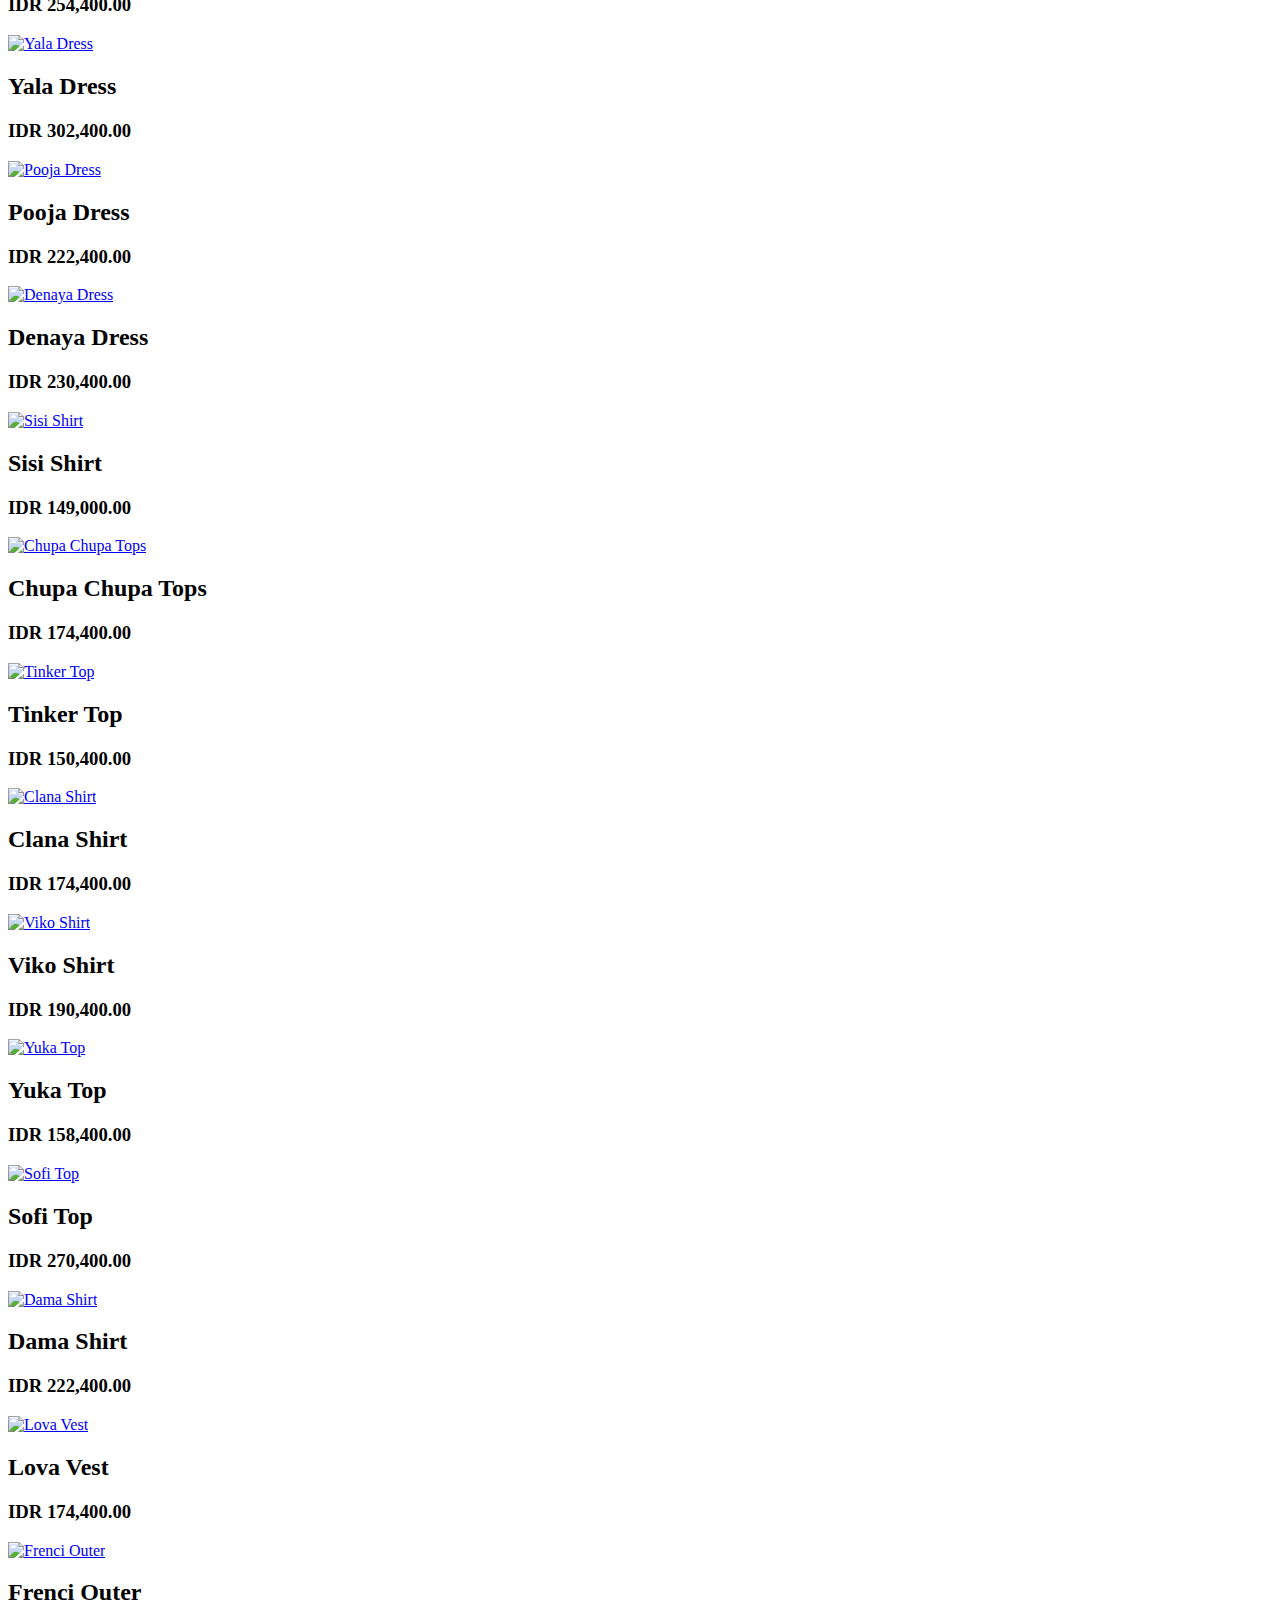
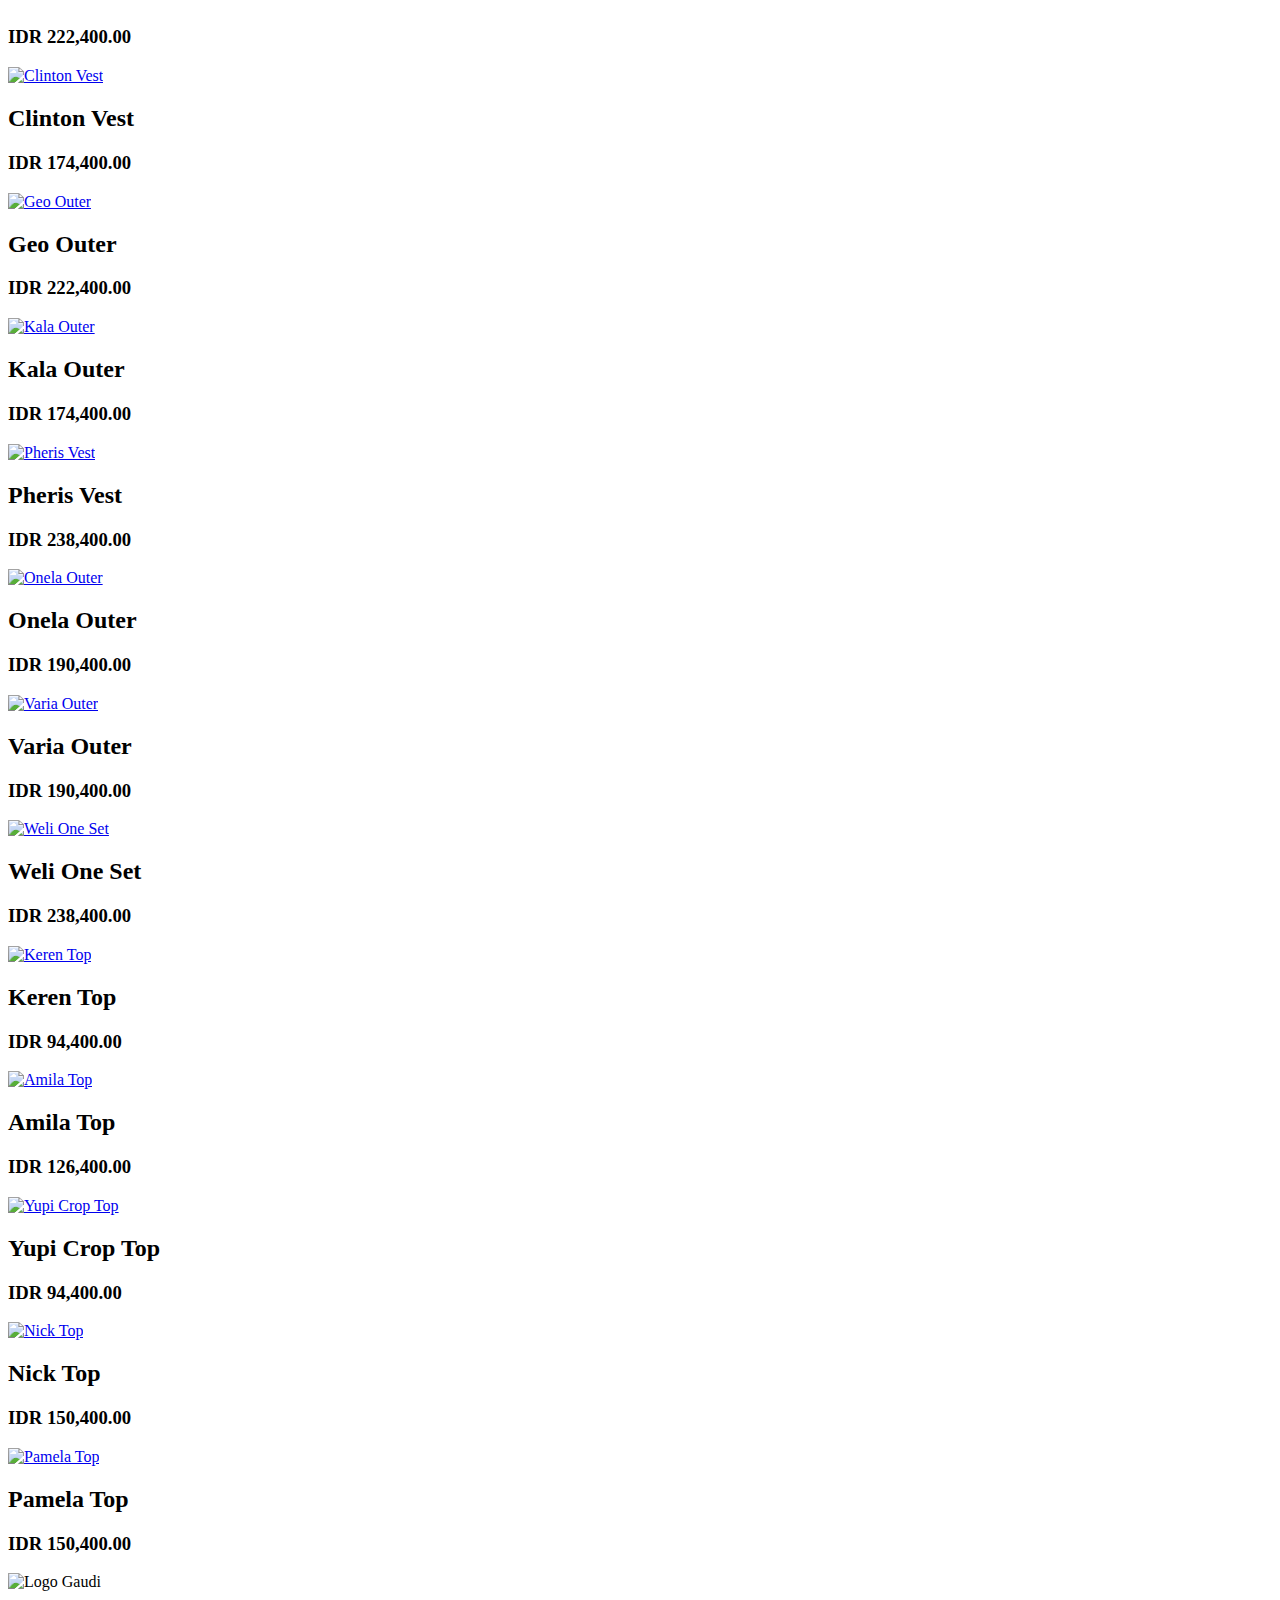
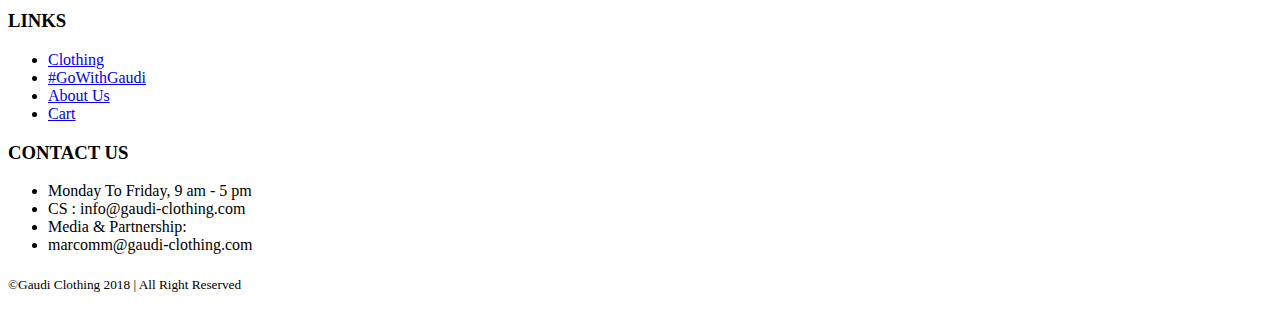
==== commit e94263c3: "Add files via upload" ====
--- a/clothing.html
+++ b/clothing.html
@@ -43,223 +43,8 @@
         </div>
 
         <div class="right">
-          <div class="main_container fourinarow">
-            <div class="card BOTTOM">
-              <img src="assets/images/vivid-short-pants.jpg" alt="Vivid Short Pants" width="300px" height="450px">
-              <h2>Vivid Short Pants</h2>
-              <h3>IDR 174.400</h3>
-            </div>
+          <div class="main_container fourinarow" id="card-container">
 
-            <div class="card BOTTOM">
-              <img src="assets/images/dio-pants.jpg" alt="Dio Pants" width="300px" height="450px">
-              <h2>Dio Pants</h2>
-              <h3>IDR 206.400</h3>
-            </div>
-      
-            <div class="card BOTTOM">
-              <img src="assets/images/ratu-skirt.jpg" alt="Ratu Skirt" width="300px" height="450px">
-              <h2>Ratu Skirt</h2>
-              <h3>IDR 262.400</h3>
-            </div>
-
-            <div class="card BOTTOM">
-              <img src="assets/images/nessie-pants.jpg" alt="Nessie Pants" width="300px" height="450px">
-              <h2>Nessie Pants</h2>
-              <h3>IDR 214.400</h3>
-            </div>
-
-            <div class="card BOTTOM">
-              <img src="assets/images/rala-skirt.jpg" alt="Rala Skirt" width="300px" height="450px">
-              <h2>Rala Skirt</h2>
-              <h3>IDR 254.400</h3>
-            </div>
-
-            <div class="card BOTTOM">
-              <img src="assets/images/silvie-pants.jpg" alt="Silvie Pants" width="300px" height="450px">
-              <h2>Silvie Pants</h2>
-              <h3>IDR 222.400</h3>
-            </div>
-
-            <div class="card BOTTOM">
-              <img src="assets/images/jessie-skirt.jpg" alt="Jessie Skirt" width="300px" height="450px">
-              <h2>Jessie Skirt</h2>
-              <h3>IDR 158.400</h3>
-            </div>
-
-            <div class="card BOTTOM">
-              <img src="assets/images/briel-pants.jpg" alt="Briel Pants" width="300px" height="450px">
-              <h2>Briel Pants</h2>
-              <h3>IDR 206.400</h3>
-            </div>
-
-            <div class="card DRESSES">
-                <img src="assets/images/jera-dress.jpg" alt="Jera Dress" width="300px" height="450px">
-                <h2>Jera Dress</h2>
-                <h3>IDR 206.400</h3>
-              </div>
-  
-              <div class="card DRESSES">
-                <img src="assets/images/zeze-dress.jpg" alt="Zeze Dress" width="300px" height="450px">
-                <h2>Zeze Dress</h2>
-                <h3>IDR 206.400</h3>
-              </div>
-        
-              <div class="card DRESSES">
-                <img src="assets/images/blue-ribbon-dress.jpg" alt="Blue Ribbon Dress" width="300px" height="450px">
-                <h2>Blue Ribbon Dress</h2>
-                <h3>IDR 254.400</h3>
-              </div>
-  
-              <div class="card DRESSES">
-                <img src="assets/images/yala-dress.jpg" alt="Yala Dress" width="300px" height="450px">
-                <h2>Yala Dress</h2>
-                <h3>IDR 302.400</h3>
-              </div>
-  
-              <div class="card DRESSES">
-                <img src="assets/images/andre-dress.jpg" alt="Andre Dress" width="300px" height="450px">
-                <h2>Andre Dress</h2>
-                <h3>IDR 222.400</h3>
-              </div>
-  
-              <div class="card DRESSES">
-                <img src="assets/images/bita-mini-dress.jpg" alt="Bita Mini Dress" width="300px" height="450px">
-                <h2>Bita Mini Dress</h2>
-                <h3>IDR 230.400</h3>
-              </div>
-
-              <div class="card TOPS">
-                <a class="sisi-dtl" href="/dtl.html">
-                <img src="assets/images/sisi-shirt.jpg" alt="Sisi Shirt" width="300px" height="450px">
-                <h2>Sisi Shirt</h2>
-                <h3>IDR 149.000</h3>
-                </a></div>
-  
-              <div class="card TOPS">
-                <img src="assets/images/chupa-chups-top.jpg" alt="Chupa Chups Top" width="300px" height="450px">
-                <h2>Chupa Chups Top</h2>
-                <h3>IDR 174.400</h3>
-              </div>
-        
-              <div class="card TOPS">
-                <img src="assets/images/tinker-top.jpg" alt="Tinker Top" width="300px" height="450px">
-                <h2>Tinker Top</h2>
-                <h3>IDR 150.400</h3>
-              </div>
-  
-              <div class="card TOPS">
-                <img src="assets/images/clana-shirt.jpg" alt="Clana Shirt" width="300px" height="450px">
-                <h2>Clana Shirt</h2>
-                <h3>IDR 174.400</h3>
-              </div>
-  
-              <div class="card TOPS">
-                <img src="assets/images/viko-shirt.jpg" alt="Viko Shirt" width="300px" height="450px">
-                <h2>Viko Shirt</h2>
-                <h3>IDR 190.400</h3>
-              </div>
-  
-              <div class="card TOPS">
-                <img src="assets/images/yuka-top.jpg" alt="Yuka Top" width="300px" height="450px">
-                <h2>Yuka Top</h2>
-                <h3>IDR 158.400</h3>
-              </div>
-  
-              <div class="card TOPS">
-                <img src="assets/images/sofi-top.jpg" alt="Sofi Top" width="300px" height="450px">
-                <h2>Sofi Top</h2>
-                <h3>IDR 270.400</h3>
-              </div>
-  
-              <div class="card TOPS">
-                <img src="assets/images/dama-shirt.jpg" alt="Dama Shirt" width="300px" height="450px">
-                <h2>Dama Shirt</h2>
-                <h3>IDR 222.400</h3>
-              </div>
-
-              <div class="card OUTER">
-                <img src="assets/images/lova-vest.jpg" alt="Lova Vest" width="300px" height="450px">
-                <h2>Lova Vest</h2>
-                <h3>IDR 174.400</h3>
-              </div>
-  
-              <div class="card OUTER">
-                <img src="assets/images/frenci-outer.jpg" alt="Frenci Outer" width="300px" height="450px">
-                <h2>Frenci Outer</h2>
-                <h3>IDR 222.400</h3>
-              </div>
-        
-              <div class="card OUTER">
-                <img src="assets/images/clinton-vest.jpg" alt="Clinton Vest" width="300px" height="450px">
-                <h2>Clinton Vest</h2>
-                <h3>IDR 174.400</h3>
-              </div>
-  
-              <div class="card OUTER">
-                <img src="assets/images/geo-outer.jpg" alt="Geo Outer" width="300px" height="450px">
-                <h2>Geo Outer</h2>
-                <h3>IDR 222.400</h3>
-              </div>
-  
-              <div class="card OUTER">
-                <img src="assets/images/kala-outer.jpg" alt="Kala Outer" width="300px" height="450px">
-                <h2>Kala Outer</h2>
-                <h3>IDR 174.400</h3>
-              </div>
-  
-              <div class="card OUTER">
-                <img src="assets/images/lucky-outer.jpg" alt="Lucky Outer" width="300px" height="450px">
-                <h2>Lucky Outer</h2>
-                <h3>IDR 238.400</h3>
-              </div>
-  
-              <div class="card OUTER">
-                <img src="assets/images/onela-outer.jpg" alt="Onela Outer" width="300px" height="450px">
-                <h2>Onela Outer</h2>
-                <h3>IDR 190.400</h3>
-              </div>
-  
-              <div class="card OUTER">
-                <img src="assets/images/varia-outer.jpg" alt="Varia Outer" width="300px" height="450px">
-                <h2>Varia Outer</h2>
-                <h3>IDR 190.400</h3>
-              </div>
-
-              <div class="card JUMPSUIT">
-                <img src="assets/images/weli-one-set.jpg" alt="Weli One Set" width="300px" height="450px">
-                <h2>Weli One Set</h2>
-                <h3>IDR 238.400</h3>
-              </div>
-
-              <div class="card BASIC">
-                <img src="assets/images/keren-top.jpg" alt="Keren Top" width="300px" height="450px">
-                <h2>Keren Top</h2>
-                <h3>IDR 94.400</h3>
-              </div>
-  
-              <div class="card BASIC">
-                <img src="assets/images/amila-top.jpg" alt="Amila Top" width="300px" height="450px">
-                <h2>Amila Top</h2>
-                <h3>IDR 126.400</h3>
-              </div>
-        
-              <div class="card BASIC">
-                <img src="assets/images/yupi-crop-top.jpg" alt="Yupi Crop Top" width="300px" height="450px">
-                <h2>Yupi Crop Top</h2>
-                <h3>IDR 94.400</h3>
-              </div>
-  
-              <div class="card BASIC">
-                <img src="assets/images/nick-top.jpg" alt="Nick Top" width="300px" height="450px">
-                <h2>Nick Top</h2>
-                <h3>IDR 150.400</h3>
-              </div>
-  
-              <div class="card BASIC">
-                <img src="assets/images/pamela-top.jpg" alt="Pamela Top" width="300px" height="450px">
-                <h2>Pamela Top</h2>
-                <h3>IDR 150.400</h3>
-              </div>
           </div>
         </div>
       </section>
@@ -295,230 +80,661 @@
       <div class="promo-bar">
         <h5><span style="font-weight: lighter;">©Gaudi Clothing 2018 | All Right Reserved</span></h5>
       </div>
+      <script>
+        var data = {
+     'Products' : [
+       {
+         "name" : "Vivid Short Pants",
+         "price" : 174400,
+         "sku" : 1,
+         "category" : "BOTTOM",
+         "detail": "Elastic waist with tie details, side pocket, stripes details and reguler fit. Available in two colors: Lilac & Mint White.",
+         "model": "Model wears size S ; height 173cm.",
+         "sizeCat" : "Waist X Hip X Thigh",
+         "S" : "100cm X 106cm X 33cm",
+         "M" : "105cm X 112cm X 35cm",
+         "L" : "116cm X 122cm X 38cm",
+         "img" : "assets/Bottoms/Vivid Short Pants/Vivid Short Pants 1.jpg",
+         "img2" : "assets/Bottoms/Vivid Short Pants/Vivid Short Pants 2.jpg",
+         "img3" : "assets/Bottoms/Vivid Short Pants/Vivid Short Pants 3.jpg",
+         "img4" : "assets/Bottoms/Vivid Short Pants/Vivid Short Pants 4.jpg"
+       },
+       {
+         "name" : "Dio Pants",
+         "price" : 206400,
+         "sku" : 2,
+         "category" : "BOTTOM",
+         "detail": "Fit waist, back rubber details, side pocket, jogger cutting, pattern details and reguler fit. Available in three colors: Light Blue, Turquoise, & Terracotta.",
+         "model": "Model wears size S ; height 173cm.",
+         "sizeCat" : "Waist X Hip X Thigh X Length",
+         "S" : "74cm X 96cm X 60cm X 84cm",
+         "M" : "79cm X 100cm X 60cm X 85cm",
+         "L" : "89cm X 110m X 66cm X 88cm",
+         "img" : "assets/Bottoms/Dio Pants/Dio Pants 1.jpg",
+         "img2" : "assets/Bottoms/Dio Pants/Dio Pants 2.jpg",
+         "img3" : "assets/Bottoms/Dio Pants/Dio Pants 3.jpg",
+         "img4" : "assets/Bottoms/Dio Pants/Dio Pants 4.jpg",
+       },
+       {
+         "name" : "Ratu Skirt",
+         "price" : 262400,
+         "sku" : 3,
+         "category" : "BOTTOM",
+         "detail": "Elastic waist, rubber details, button fastening with slit details, midi cutting and reguler fit. Available in three colors: Bata, Black & Cream.",
+         "model": "Model wears size S ; height 173cm.",
+         "sizeCat" : "Waist X Hip X Length",
+         "S" : "35cm X 96cm X 66cm",
+         "M" : "37cm X 102cm X 67cm",
+         "L" : "42cm X 110cm X 70cm",
+         "img" : "assets/Bottoms/Ratu Skirt/Ratu Skirt 1.jpg",
+         "img2" : "assets/Bottoms/Ratu Skirt/Ratu Skirt 2.jpg",
+         "img3" : "assets/Bottoms/Ratu Skirt/Ratu Skirt 3.jpg",
+         "img4" : "assets/Bottoms/Ratu Skirt/Ratu Skirt 4.jpg",
+       },
+       {
+         "name" : "Nessie Pants",
+         "price" : 212400,
+         "sku" : 4,
+         "category" : "BOTTOM",
+         "detail": "Fit waist, back rubber details, side pocket, polkadot details and reguler fit. Available in two colors: Black & White.",
+         "model": "Model wears size S ; height 173cm.",
+         "sizeCat" : "Waist X Hip X Thigh X Length",
+         "S" : "79cm X 102cm X 64cm X 97cm",
+         "M" : "84cm X 110cm X 66cm X 98cm",
+         "L" : "94cm X 118cm X 72cm X 100cm",
+         "img" : "assets/Bottoms/Nessie Pants/Nessie Pants 1.jpg",
+         "img2" : "assets/Bottoms/Nessie Pants/Nessie Pants 2.jpg",
+         "img3" : "assets/Bottoms/Nessie Pants/Nessie Pants 3.jpg",
+         "img4" : "assets/Bottoms/Nessie Pants/Nessie Pants 4.jpg",
+       },
+       {
+         "name" : "Rala Skirt",
+         "price" : 254400,
+         "sku" : 5,
+         "category" : "BOTTOM",
+         "detail": "Elastic waist with rubber details, colored line details, maxi cutting and reguler fit. Available in two colors: Charcoal & Cream.",
+         "model": "Model's height 173cm.",
+         "sizeCat" : "Waist X Hip X Length",
+         "S" : "ALL SIZE.",
+         "M" : "ALL SIZE.",
+         "L" : "ALL SIZE.",
+         "img" : "assets/Bottoms/Rala Skirt/Rala Skirt 1.jpg",
+         "img2" : "assets/Bottoms/Rala Skirt/Rala Skirt 2.jpg",
+         "img3" : "assets/Bottoms/Rala Skirt/Rala Skirt 3.jpg",
+         "img4" : "assets/Bottoms/Rala Skirt/Rala Skirt 4.jpg",
+       },
+       {
+         "name" : "Femme Pants",
+         "price" : 222400,
+         "sku" :6,
+         "category" : "BOTTOM",
+         "detail": "Fit highwaist, back rubber details, double buttoned, side pocket, band pattern details and reguler fit. Available in three colors: Beige, Green & Safari.",
+         "model": "Model wears size S ; 172cm.",
+         "sizeCat" : "Waist X Hip X Thigh X Length",
+         "S" : "79cm X 102cm X 60cm X 97cm",
+         "M" : "84cm X 106cm X 62cm X 98cm",
+         "L" : "94cm X 116cm X 70cm X 100cm",
+         "img" : "assets/Bottoms/Femme Pants/Femme Pants 1.jpg",
+         "img2" : "assets/Bottoms/Femme Pants/Femme Pants 2.jpg",
+         "img3" : "assets/Bottoms/Femme Pants/Femme Pants 3.jpg",
+         "img4" : "assets/Bottoms/Femme Pants/Femme Pants 4.jpg",
+       },
+       {
+         "name" : "Jessie Skirt",
+         "price" : 158400,
+         "sku" :7,
+         "category" : "BOTTOM",
+         "detail": "Fit waist, back rubber details, stripes details, mini cutting and reguler fit. Available in two colors: Black & Navy.",
+         "model": "Model wears size S ; height 173cm.",
+         "sizeCat" : "Waist X Hip X Thigh X Length",
+         "S" : "79cm X 100cm X 62cm X 33cm",
+         "M" : "84cm X 104cm X 66cm X 34cm",
+         "L" : "94cm X 114cm X72cm X 37cm",
+         "img" : "assets/Bottoms/Jessie Skirt/Jessie Skirt 1.jpg",
+         "img2" : "assets/Bottoms/Jessie Skirt/Jessie Skirt 2.jpg",
+         "img3" : "assets/Bottoms/Jessie Skirt/Jessie Skirt 3.jpg",
+         "img4" : "assets/Bottoms/Jessie Skirt/Jessie Skirt 4.jpg",
+       },
+       {
+         "name" : "Briel Pants",
+         "price" : 206400,
+         "sku" :8,
+         "category" : "BOTTOM",
+         "detail": "Elastic waist with rubber details, side pocket details, jogger cutting and reguler fit. Available in four colors: Blue Grey, Broken White, Carrot & Misty Grey.",
+         "model": "Model wears size S ; height 173cm.",
+         "sizeCat" : "Waist X Hip X Length",
+         "S" : "34cm X 106cm X 84cm",
+         "M" : "37cm X 112cm X 85cm",
+         "L" : "42cm X 122cm X 88cm",
+         "img" : "assets/Bottoms/Briel Pants/Briel Pants 1.jpg",
+         "img2" : "assets/Bottoms/Briel Pants/Briel Pants 2.jpg",
+         "img3" : "assets/Bottoms/Briel Pants/Briel Pants 3.jpg",
+         "img4" : "assets/Bottoms/Briel Pants/Briel Pants 4.jpg",
+       },
+       {
+         "name" : "Jera Dress",
+         "price" : 206400,
+         "sku" :9,
+         "category" : "DRESSES",
+         "detail": "Rounded neck, short puffy sleeves, buttonless, front pocket, mini cutting and reguler fit. Available in two colors: Lilac & Mint Green.",
+         "model": "Model wears size S ; height 173cm.",
+         "sizeCat" : "Bust X Sleeve Length X Body Length",
+         "S" : "102cm X 38cm X 89cm",
+         "M" : "106cm X 38cm X 89cm",
+         "L" : "116cm X 39cm X 91cm",
+         "img" : "assets/Dresses/Jera Dress/Jera Dress 1.jpg",
+         "img2" : "assets/Dresses/Jera Dress/Jera Dress 2.jpg",
+         "img3" : "assets/Dresses/Jera Dress/Jera Dress 3.jpg",
+         "img4" : "assets/Dresses/Jera Dress/Jera Dress 4.jpg",
+       },
+       {
+         "name" : "Zeze Dress",
+         "price" : 206400,
+         "sku" :10,
+         "category" : "DRESSES",
+         "detail": "V neck, short puffy sleeves, ruffles details, pattern details, mini cutting and reguler fit. Available in three colors: Lime, Navy & Pink.",
+         "model": "Model wears size S ; height 173cm.",
+         "sizeCat" : "Bust X Sleeve Length X Body Length",
+         "S" : "106cm X 30cm X 84cm",
+         "M" : "112cm X 30cm X 84cm",
+         "L" : "122cm X 32cm X 86cm",
+         "img" : "assets/Dresses/Zeze Dress/Zeze Dress 1.jpg",
+         "img2" : "assets/Dresses/Zeze Dress/Zeze Dress 2.jpg",
+         "img3" : "assets/Dresses/Zeze Dress/Zeze Dress 3.jpg",
+         "img4" : "assets/Dresses/Zeze Dress/Zeze Dress 4.jpg",
+       },
+       {
+         "name" : "Blue Ribbon Dress",
+         "price" : 254400,
+         "sku" :11,
+         "category" : "DRESSES",
+         "detail": "Rounded neck, short sleeves, front printed details, maxi cutting and reguler fit. Available in one color: Broken White.",
+         "model": "Model's height 173cm.",
+         "sizeCat" : "Bust X Sleeve Length X Body Length",
+         "S" : "116cm X 27.5cm X 127cm",
+         "M" : "116cm X 27.5cm X 127cm",
+         "L" : "116cm X 27.5cm X 127cm",
+         "img" : "assets/Dresses/Blue Ribbon Dress/Blue Ribbon Dress 1.jpg",
+         "img2" : "assets/Dresses/Blue Ribbon Dress/Blue Ribbon Dress 2.jpg",
+         "img3" : "assets/Dresses/Blue Ribbon Dress/Blue Ribbon Dress 3.jpg",
+         "img4" : "assets/Dresses/Blue Ribbon Dress/Blue Ribbon Dress 3.jpg",
+       },
+       {
+         "name" : "Yala Dress",
+         "price" : 302400,
+         "sku" :12,
+         "category" : "DRESSES",
+         "detail": "Rounded neck, short sleeves, ruffles details, midi cutting and reguler fit. Available in three colors: Beige, Black & Blue.",
+         "model": "Model's height 173cm.",
+         "sizeCat" : "Bust X Sleeve Length X Body Length",
+         "S" : "90cm X 24cm X 112cm",
+         "M" : "90cm X 24cm X 112cm",
+         "L" : "90cm X 24cm X 112cm",
+         "img" : "assets/Dresses/Yala Dress/Yala Dress 1.jpg",
+         "img2" : "assets/Dresses/Yala Dress/Yala Dress 2.jpg",
+         "img3" : "assets/Dresses/Yala Dress/Yala Dress 3.jpg",
+         "img4" : "assets/Dresses/Yala Dress/Yala Dress 4.jpg",
+       },
+       {
+         "name" : "Pooja Dress",
+         "price" : 222400,
+         "sku" :13,
+         "category" : "DRESSES",
+         "detail": "Rounded neck, short puffy sleeves, buttonless, tie details, back zipper, midi cutting and reguler fit. Available in three colors: Apricot, Lemon & Powder Blue.",
+         "model": "Model wears size S ; height 173cm.",
+         "sizeCat" : "Bust X Sleeve Length X Body Length",
+         "S" : "102cm X 72cm X 114cm",
+         "M" : "106cm X 72cm X 114cm",
+         "L" : "116cm X 73cm X 117cm",
+         "img" : "assets/Dresses/Pooja Dress/Pooja Dress 1.jpg",
+         "img2" : "assets/Dresses/Pooja Dress/Pooja Dress 2.jpg",
+         "img3" : "assets/Dresses/Pooja Dress/Pooja Dress 3.jpg",
+         "img4" : "assets/Dresses/Pooja Dress/Pooja Dress 4.jpg",
+       },
+       {
+         "name" : "Denaya Dress",
+         "price" : 230400,
+         "sku" :14,
+         "category" : "DRESSES",
+         "detail": "Band collar, middle length sleeves, full buttoned, midi cutting and reguler fit. Available in three colors: Broken White, Light Yellow & Sage.",
+         "model": "Model wears size S ; height 173cm.",
+         "sizeCat" : "Bust X Sleeve Length X Body Length",
+         "S" : "106cm X 51cm X 114cm",
+         "M" : "112cm X 51cm X 114cm",
+         "L" : "122cm X 52cm X 117cm",
+         "img" : "assets/Dresses/Denaya Dress/Denaya Dress 1.jpg",
+         "img2" : "assets/Dresses/Denaya Dress/Denaya Dress 2.jpg",
+         "img3" : "assets/Dresses/Denaya Dress/Denaya Dress 3.jpg",
+         "img4" : "assets/Dresses/Denaya Dress/Denaya Dress 4.jpg",
+       },
+       {
+         "name" : "Sisi Shirt",
+         "price" : 149000,
+         "sku" :15,
+         "category" : "TOPS",
+         "detail": "Band collar, long sleeves with rubber details, pocket details, front pocket and reguler fit. Available in two colors: Broken White & Grey.",
+         "model": "Model wears size S ; height 173cm.",
+         "sizeCat" : "Bust X Sleeve Length X Body Length",
+         "S" : "100cm X 38cm X 57cm",
+         "M" : "106cm X 38cm X 57cm",
+         "L" : "116cm X 39cm X 60cm",
+         "img" : "assets/Tops/Sisi Shirt/Sisi Shirt 1.jpg",
+         "img2" : "assets/Tops/Sisi Shirt/Sisi Shirt 2.jpg",
+         "img3" : "assets/Tops/Sisi Shirt/Sisi Shirt 3.jpg",
+         "img4" : "assets/Tops/Sisi Shirt/Sisi Shirt 3.jpg",
+       },
+       {
+         "name" : "Chupa Chupa Tops",
+         "price" : 174400,
+         "sku" :16,
+         "category" : "TOPS",
+         "detail": "Rounded neck, short sleeves, front printed details and reguler fit. Available in four colors: Blue, Charcoal, Grey & White.",
+         "model": "Model wears size S ; height 173cm.",
+         "sizeCat" : "Bust X Sleeve Length X Body Length",
+         "S" : "ALL SIZE.",
+         "M" : "ALL SIZE.",
+         "L" : "ALL SIZE.",
+         "img" : "assets/Tops/Chupa Chups Top/Chupa Chups 1.jpg",
+         "img2" : "assets/Tops/Chupa Chups Top/Chupa Chups 2.jpg",
+         "img3" : "assets/Tops/Chupa Chups Top/Chupa Chups 3.jpg",
+         "img4" : "assets/Tops/Chupa Chups Top/Chupa Chups 4.jpg",
+       },
+       {
+         "name" : "Tinker Top",
+         "price" : 150400,
+         "sku" :17,
+         "category" : "TOPS",
+         "detail": "Sabrina cutting details, short sleeves, rubber & ruffles details, crop cutting and reguler fit. Available in two colors: Khaki & Powder Blue.",
+         "model": "Model wears size S ; height 173cm.",
+         "sizeCat" : "Bust X Sleeve Length X Body Length",
+         "S" : "74cm X 37cm X 20cm",
+         "M" : "78cm X 36cm X 20cm",
+         "L" : "88cm X 37cm X 24cm",
+         "img" : "assets/Tops/Tinker Top/Tinker Top 1.jpg",
+         "img2" : "assets/Tops/Tinker Top/Tinker Top 2.jpg",
+         "img3" : "assets/Tops/Tinker Top/Tinker Top 3.jpg",
+         "img4" : "assets/Tops/Tinker Top/Tinker Top 4.jpg",
+       },
+       {
+         "name" : "Clana Shirt",
+         "price" : 174400,
+         "sku" :18,
+         "category" : "TOPS",
+         "detail": "Regular collar, short sleeves, button fastening, front pocket, and loose fit. Available in two colors: Beige & Sage.",
+         "model": "Model wears size S ; height 173cm.",
+         "sizeCat" : "Bust X Sleeve Length X Body Length",
+         "S" : "116cm X 45cm X 63.5cm",
+         "M" : "122cm X 46cm X 63.5cm",
+         "L" : "132cm X 48cm X 66cm",
+         "img" : "assets/Tops/Clana Shirt/Clana Shirt 1.jpg",
+         "img2" : "assets/Tops/Clana Shirt/Clana Shirt 2.jpg",
+         "img3" : "assets/Tops/Clana Shirt/Clana Shirt 3.jpg",
+         "img4" : "assets/Tops/Clana Shirt/Clana Shirt 4.jpg",
+       },
+       {
+         "name" : "Viko Shirt",
+         "price" : 190400,
+         "sku" :19,
+         "category" : "TOPS",
+         "detail": "Band collar with V neck details, short sleeves, face printed details and reguler fit. Available in one color: Broken White.",
+         "model": "Model wears size S ; height 173cm.",
+         "sizeCat" : "Bust X Sleeve Length X Body Length",
+         "S" : "102cm X 41cm X 50.8cm",
+         "M" : "106cm X 41cm X 50.8cm",
+         "L" : "116cm X 42cm X 53.34cm",
+         "img" : "assets/Tops/Viko Shirt/Viko Shirt 1.jpg",
+         "img2" : "assets/Tops/Viko Shirt/Viko Shirt 2.jpg",
+         "img3" : "assets/Tops/Viko Shirt/Viko Shirt 3.jpg",
+         "img4" : "assets/Tops/Viko Shirt/Viko Shirt 3.jpg",
+       },
+       {
+         "name" : "Yuka Top",
+         "price" : 158400,
+         "sku" :20,
+         "category" : "TOPS",
+         "detail": "Rounded neck, long sleeves, front shaped cut details, crop cutting and reguler fit. Available in four colors: Black, Blue, Green & White.",
+         "model": "Model wears size S ; height 173cm.",
+         "sizeCat" : "Bust X Sleeve Length X Body Length",
+         "S" : "ALL SIZE.",
+         "M" : "ALL SIZE.",
+         "L" : "ALL SIZE.",
+         "img" : "assets/Tops/Yuka Top/Yuka Top 1.jpg",
+         "img2" : "assets/Tops/Yuka Top/Yuka Top 2.jpg",
+         "img3" : "assets/Tops/Yuka Top/Yuka Top 3.jpg",
+         "img4" : "assets/Tops/Yuka Top/Yuka Top 3.jpg",
+       },
+       {
+         "name" : "Sofi Top",
+         "price" : 270400,
+         "sku" :21,
+         "category" : "TOPS",
+         "detail": "Rounded neck, short sleeves, drawstring details, colored line derails, crop cutting and reguler fit. Available in two colors: Charcoal & Cream.",
+         "model": "Model wears size S ; height 173cm.",
+         "sizeCat" : "Bust X Sleeve Length X Body Length",
+         "S" : "ALL SIZE.",
+         "M" : "ALL SIZE.",
+         "L" : "ALL SIZE.",
+         "img" : "assets/Tops/Sofi Top/Sofi Top 1.jpg",
+         "img2" : "assets/Tops/Sofi Top/Sofi Top 2.jpg",
+         "img3" : "assets/Tops/Sofi Top/Sofi Top 3.jpg",
+         "img4" : "assets/Tops/Sofi Top/Sofi Top 4.jpg",
+       },
+       {
+         "name" : "Dama Shirt",
+         "price" : 222400,
+         "sku" :22,
+         "category" : "TOPS",
+         "detail": "Regular collar, short sleeves, button fastening, front pocket, two tones details and reguler fit. Available in one color: Multicolor.",
+         "model": "Model wears size S ; height 173cm.",
+         "sizeCat" : "Bust X Sleeve Length X Body Length",
+         "S" : "122cm X 28cm X 71cm",
+         "M" : "126cm X 28cm X 71cm",
+         "L" : "136cm X 29cm X 74cm",
+         "img" : "assets/Tops/Dama Shirt/Dama Shirt 1.jpg",
+         "img2" : "assets/Tops/Dama Shirt/Dama Shirt 2.jpg",
+         "img3" : "assets/Tops/Dama Shirt/Dama Shirt 1.jpg",
+         "img4" : "assets/Tops/Dama Shirt/Dama Shirt 1.jpg",
+       },
+       {
+         "name" : "Lova Vest",
+         "price" : 174400,
+         "sku" :23,
+         "category" : "OUTER",
+         "detail": "Loose collar, sleeveless, buttonless, front pocket details and reguler fit. Available in three colors: Black, Red & White.",
+         "model": "Model wears size S ; height 173cm.",
+         "sizeCat" : "Bust X Sleeve Length X Body Length",
+         "S" : "106cm X 53cm X 61cm",
+         "M" : "112cm X 56cm X 61cm",
+         "L" : "122cm X 61cm X 66cm",
+         "img" : "assets/Outer/Lova Vest/Lova Vest 1.jpg",
+         "img2" : "assets/Outer/Lova Vest/Lova Vest 2.jpg",
+         "img3" : "assets/Outer/Lova Vest/Lova Vest 3.jpg",
+         "img4" : "assets/Outer/Lova Vest/Lova Vest 4.jpg",
+       },
+       {
+         "name" : "Frenci Outer",
+         "price" : 222400,
+         "sku" :24,
+         "category" : "OUTER",
+         "detail": "Revers collar, short sleeves, button fastening, front pocket, crop cutting and reguler fit. Available in three colors: Cinnamon, Khaki & Sage.",
+         "model": "Model wears size S ; height 173cm.",
+         "sizeCat" : "Bust X Sleeve Length X Body Length",
+         "S" : "112cm X 25cm X 51cm",
+         "M" : "116cm X 25cm X 51cm",
+         "L" : "127cm X 27cm X 53cm",
+         "img" : "assets/Outer/Frenci Outer/Frenci Outer 1.jpg",
+         "img2" : "assets/Outer/Frenci Outer/Frenci Outer 2.jpg",
+         "img3" : "assets/Outer/Frenci Outer/Frenci Outer 3.jpg",
+         "img4" : "assets/Outer/Frenci Outer/Frenci Outer 4.jpg",
+       },
+       {
+         "name" : "Clinton Vest",
+         "price" : 174400,
+         "sku" :25,
+         "category" : "OUTER",
+         "detail": "V neck, short sleeves, button fastening, front pocket, crop cutting and reguler fit. Available in two colors: Black & Olive.",
+         "model": "Model wears size S ; height 173cm.",
+         "sizeCat" : "Bust X Sleeve Length X Body Length",
+         "S" : "122cm X 63.5cm X 38cm",
+         "M" : "126cm X 66cm X 38cm",
+         "L" : "136cm X 71cm X 41cm",
+         "img" : "assets/Outer/Clinton Vest/Clinton Vest 1.jpg",
+         "img2" : "assets/Outer/Clinton Vest/Clinton Vest 2.jpg",
+         "img3" : "assets/Outer/Clinton Vest/Clinton Vest 3.jpg",
+         "img4" : "assets/Outer/Clinton Vest/Clinton Vest 4.jpg",
+       },
+       {
+         "name" : "Geo Outer",
+         "price" : 222400,
+         "sku" :26,
+         "category" : "OUTER",
+         "detail": "Revers collar, long sleeves, single buttoned, pattern details and reguler fit. Available in two colors: Army Green & Black.",
+         "model": "Model wears size S ; height 173cm.",
+         "sizeCat" : "Bust X Sleeve Length X Body Length",
+         "S" : "112cm X 56cm X 83cm",
+         "M" : "116cm X 56cm X 83cm",
+         "L" : "126cm X 57cm X 84cm",
+         "img" : "assets/Outer/Geo Outer/Geo Outer 1.jpg",
+         "img2" : "assets/Outer/Geo Outer/Geo Outer 2.jpg",
+         "img3" : "assets/Outer/Geo Outer/Geo Outer 3.jpg",
+         "img4" : "assets/Outer/Geo Outer/Geo Outer 4.jpg",
+       },
+       {
+         "name" : "Kala Outer",
+         "price" : 174400,
+         "sku" :27,
+         "category" : "OUTER",
+         "detail": "Loose collar, short sleeves, front pocket details, pattern details, oversized cutting and loose fit. Available in two colors: Light Blue & Terracotta.",
+         "model": "Model wears size S ; height 173cm.",
+         "sizeCat" : "Bust X Sleeve Length X Body Length",
+         "S" : "116cm X 25cm X 58cm",
+         "M" : "122cm X 25cm X 58cm",
+         "L" : "132cm X 27cm X 61cm",
+         "img" : "assets/Outer/Kala Outer/Kala Outer 1.jpg",
+         "img2" : "assets/Outer/Kala Outer/Kala Outer 2.jpg",
+         "img3" : "assets/Outer/Kala Outer/Kala Outer 3.jpg",
+         "img4" : "assets/Outer/Kala Outer/Kala Outer 4.jpg",
+       },
+       {
+         "name" : "Pheris Vest",
+         "price" : 238400,
+         "sku" :28,
+         "category" : "OUTER",
+         "detail": "Collar details, sleeveless, pattern details, single buttoneed and reguler fit.",
+         "model": "Model wears size S ; height 172cm.",
+         "sizeCat" : "Bust X Across Shoulder X Body Length",
+         "S" : "102cm X 51cm X 51cm",
+         "M" : "106cm X 53cm X 51cm",
+         "L" : "116cm X 58cm X 53cm",
+         "img" : "assets/Outer/Pheris Vest/Pheris Vest 1.jpg",
+         "img2" : "assets/Outer/Pheris Vest/Pheris Vest 2.jpg",
+         "img3" : "assets/Outer/Pheris Vest/Pheris Vest 3.jpg",
+         "img4" : "assets/Outer/Pheris Vest/Pheris Vest 4.jpg",
+       },
+       {
+         "name" : "Onela Outer",
+         "price" : 190400,
+         "sku" :29,
+         "category" : "OUTER",
+         "detail": "Band collar, long sleeves, tie details, front pocket details and reguler fit. Available in two colors: Beige, Broken White.",
+         "model": "Model wears size S ; height 173cm.",
+         "sizeCat" : "Bust X Sleeve Length X Body Length",
+         "S" : "114cm X 41cm X 66cm",
+         "M" : "120cm X 41cm X 66cm",
+         "L" : "135cm X 42cm X 69cm",
+         "img" : "assets/Outer/Onela Outer/Onela Outer 1.jpg",
+         "img2" : "assets/Outer/Onela Outer/Onela Outer 2.jpg",
+         "img3" : "assets/Outer/Onela Outer/Onela Outer 3.jpg",
+         "img4" : "assets/Outer/Onela Outer/Onela Outer 4.jpg",
+       },
+       {
+         "name" : "Varia Outer",
+         "price" : 190400,
+         "sku" :30,
+         "category" : "OUTER",
+         "detail": "Band collar, long sleeves, zipper details, sew details, crop cutting and reguler fit. Available in two colors: Black & Red.",
+         "model": "Model wears size S ; height 173cm.",
+         "sizeCat" : "Bust X Sleeve Length X Body Length",
+         "S" : "102cm X 56cm X 41cm",
+         "M" : "106cm X 56cm X 41cm",
+         "L" : "116cm X 57cm X 43cm",
+         "img" : "assets/Outer/Varia Outer/Varia Outer 1.jpg",
+         "img2" : "assets/Outer/Varia Outer/Varia Outer 2.jpg",
+         "img3" : "assets/Outer/Varia Outer/Varia Outer 3.jpg",
+         "img4" : "assets/Outer/Varia Outer/Varia Outer 4.jpg",
+       },
+       {
+         "name" : "Weli One Set",
+         "price" : 238400,
+         "sku" :31,
+         "category" : "JUMPSUIT",
+         "detail": "Top with rounded neck, short sleeves, buttonless and reguler fit. Bottom with elastic wais, rubber details, and reguler fit. Available in two colors: Black & Pink",
+         "model": "Model's height 173cm.",
+         "sizeCat" : "",
+         "S" : "ALL SIZE.",
+         "M" : "ALL SIZE.",
+         "L" : "ALL SIZE.",
+         "img" : "assets/One Set Jumpsuit/Weli One Set/Weli One Set 1.jpg",
+         "img2" : "assets/One Set Jumpsuit/Weli One Set/Weli One Set 2.jpg",
+         "img3" : "assets/One Set Jumpsuit/Weli One Set/Weli One Set 3.jpg",
+         "img4" : "assets/One Set Jumpsuit/Weli One Set/Weli One Set 4.jpg",
+       },
+       {
+         "name" : "Keren Top",
+         "price" : 94400,
+         "sku" :32,
+         "category" : "BASIC",
+         "detail": "V neck, long sleeves, buttonless, crop cutting and reguler fit. Available in one color: Cream.",
+         "model": "Model wears size S ; height 173cm.",
+         "sizeCat" : "Bust X Sleeve Length X Body Length",
+         "S" : "82cm X 58cm X 38cm",
+         "M" : "86cm X 58cm X 38cm",
+         "L" : "92cm X 60cm X 41cm",
+         "img" : "assets/Basic/Keren Top/Keren Top 1.jpg",
+         "img2" : "assets/Basic/Keren Top/Keren Top 2.jpg",
+         "img3" : "assets/Basic/Keren Top/Keren Top 3.jpg",
+         "img4" : "assets/Basic/Keren Top/Keren Top 4.jpg",
+       },
+       {
+         "name" : "Amila Top",
+         "price" : 126400,
+         "sku" :33,
+         "category" : "BASIC",
+         "detail": "Round neck, sleeveless, buttonless, crop cutting and reguler fit. Available in three colors: Beige, Black & Dusty Pink.",
+         "model": "Model wears size S ; height 173cm.",
+         "sizeCat" : "Bust X Body Length",
+         "S" : "82cm X 47cm",
+         "M" : "86cm X 47cm",
+         "L" : "92cm X 50cm",
+         "img" : "assets/Basic/Amila Top/Amila Top 1.jpg",
+         "img2" : "assets/Basic/Amila Top/Amila Top 2.jpg",
+         "img3" : "assets/Basic/Amila Top/Amila Top 3.jpg",
+         "img4" : "assets/Basic/Amila Top/Amila Top 4.jpg",
+       },
+       {
+         "name" : "Yupi Crop Top",
+         "price" : 94400,
+         "sku" :34,
+         "category" : "BASIC",
+         "detail": "Cross shoulder details, crop cutting and reguler fit. Available in two colors: Black & Misty Grey.",
+         "model": "Model wears size S ; height 173cm.",
+         "sizeCat" : "Bust X Body Length",
+         "S" : "62cm X 38cm",
+         "M" : "76cm X 38cm",
+         "L" : "78cm X 41cm",
+         "img" : "assets/Basic/Yupi Crop Top/Yupi Crop Top 1.jpg",
+         "img2" : "assets/Basic/Yupi Crop Top/Yupi Crop Top 2.jpg",
+         "img3" : "assets/Basic/Yupi Crop Top/Yupi Crop Top 3.jpg",
+         "img4" : "assets/Basic/Yupi Crop Top/Yupi Crop Top 4.jpg",
+       },
+       {
+         "name" : "Nick Top",
+         "price" : 150400,
+         "sku" :35,
+         "category" : "BASIC",
+         "detail": "Rounded neck, sleeveless, two tone, crop cutting and reguler fit. Available in three colors: Grey Orange, White Pink & Whte Mustard.",
+         "model": "Model wears size S ; height 173cm.",
+         "sizeCat" : "Bust X Body Length",
+         "S" : "82cm X 38cm",
+         "M" : "86cm X 38cm",
+         "L" : "96cm X 41m",
+         "img" : "assets/Basic/Nick Top/Nick Top 1.jpg",
+         "img2" : "assets/Basic/Nick Top/Nick Top 2.jpg",
+         "img3" : "assets/Basic/Nick Top/Nick Top 3.jpg",
+         "img4" : "assets/Basic/Nick Top/Nick Top 4.jpg",
+       },
+       {
+         "name" : "Pamela Top",
+         "price" : 150400,
+         "sku" :36,
+         "category" : "BASIC",
+         "detail": "Rounded neck, short sleeves, buttonless, sew details, crop cutting and reguler fit. Available in three colors: Ivory, Turmeric & Light Yellow.",
+         "model": "Model wears size S ; height 173cm.",
+         "sizeCat" : "Bust X Sleeve Length X Body Length",
+         "S" : "112cm X 22cm X 51cm",
+         "M" : "116cm X 22cm X 51cm",
+         "L" : "127cm X 23cm X 53cm",
+         "img" : "assets/Basic/Pamela Top/Pamela Top 1.jpg",
+         "img2" : "assets/Basic/Pamela Top/Pamela Top 2.jpg",
+         "img3" : "assets/Basic/Pamela Top/Pamela Top 3.jpg",
+         "img4" : "assets/Basic/Pamela Top/Pamela Top 4.jpg",
+       },
+     ]
+   };
+   const cardContainer = document.getElementById("card-container");
+ 
+   var semua = '';
+     for (var i = 0; data.Products.length > i; i++) {
+       semua = '<div class="card"><a href="dtl.html?sku='+ data.Products[i].sku +'"><img src="'+ data.Products[i].img +'" alt="'+ data.Products[i].name +'" width="300px" height="450px"></a><h2>'+ data.Products[i].name +'</h2><h3>IDR '+ data.Products[i].price.toLocaleString('en-US', {minimumFractionDigits: 2, maximumFractionDigits: 2}) +'</h3></div>';
+       cardContainer.innerHTML += semua;
+     }
+     function ChangeTops() {
+      cardContainer.innerHTML = ""
+      for (var i = 0; data.Products.length > i ; i++) {
+        if (data.Products[i].category === "TOPS")
+        {
+          semua = '<div class="card"><a href="dtl.html?sku='+ data.Products[i].sku +'"><img src="'+ data.Products[i].img +'" alt="'+ data.Products[i].name +'" width="300px" height="450px"></a><h2>'+ data.Products[i].name +'</h2><h3>IDR '+ data.Products[i].price +'</h3></div>';
+          cardContainer.innerHTML += semua;
+        }
+     }
+     }
+     function ChangeBottom() {
+      cardContainer.innerHTML = ""
+      for (var i = 0; data.Products.length > i ; i++) {
+        if (data.Products[i].category === "BOTTOM")
+        {
+          semua = '<div class="card"><a href="dtl.html?sku='+ data.Products[i].sku +'"><img src="'+ data.Products[i].img +'" alt="'+ data.Products[i].name +'" width="300px" height="450px"></a><h2>'+ data.Products[i].name +'</h2><h3>IDR '+ data.Products[i].price.toLocaleString('en-US', {minimumFractionDigits: 2, maximumFractionDigits: 2}) +'</h3></div>';
+          cardContainer.innerHTML += semua;
+        }
+     }
+     }
+     function ChangeDreses() {
+      cardContainer.innerHTML = ""
+      for (var i = 0; data.Products.length > i ; i++) {
+        if (data.Products[i].category === "DRESSES")
+        {
+          semua = '<div class="card"><a href="dtl.html?sku='+ data.Products[i].sku +'"><img src="'+ data.Products[i].img +'" alt="'+ data.Products[i].name +'" width="300px" height="450px"></a><h2>'+ data.Products[i].name +'</h2><h3>IDR '+ data.Products[i].price.toLocaleString('en-US', {minimumFractionDigits: 2, maximumFractionDigits: 2}) +'</h3></div>';
+          cardContainer.innerHTML += semua;
+        }
+     }
+     }
+     function ChangeOuter() {
+      cardContainer.innerHTML = ""
+      for (var i = 0; data.Products.length > i ; i++) {
+        if (data.Products[i].category === "OUTER")
+        {
+          semua = '<div class="card"><a href="dtl.html?sku='+ data.Products[i].sku +'"><img src="'+ data.Products[i].img +'" alt="'+ data.Products[i].name +'" width="300px" height="450px"></a><h2>'+ data.Products[i].name +'</h2><h3>IDR '+ data.Products[i].price.toLocaleString('en-US', {minimumFractionDigits: 2, maximumFractionDigits: 2}) +'</h3></div>';
+          cardContainer.innerHTML += semua;
+        }
+     }
+     }
+     function ChangeJumpsuit() {
+      cardContainer.innerHTML = ""
+      for (var i = 0; data.Products.length > i ; i++) {
+        if (data.Products[i].category === "JUMPSUIT")
+        {
+          semua = '<div class="card"><a href="dtl.html?sku='+ data.Products[i].sku +'"><img src="'+ data.Products[i].img +'" alt="'+ data.Products[i].name +'" width="300px" height="450px"></a><h2>'+ data.Products[i].name +'</h2><h3>IDR '+ data.Products[i].price.toLocaleString('en-US', {minimumFractionDigits: 2, maximumFractionDigits: 2}) +'</h3></div>';
+          cardContainer.innerHTML += semua;
+        }
+     }
+     }
+     function ChangeBasic() {
+      cardContainer.innerHTML = ""
+      for (var i = 0; data.Products.length > i ; i++) {
+        if (data.Products[i].category === "BASIC")
+        {
+          semua = '<div class="card"><a href="dtl.html?sku='+ data.Products[i].sku +'"><img src="'+ data.Products[i].img +'" alt="'+ data.Products[i].name +'" width="300px" height="450px"></a><h2>'+ data.Products[i].name +'</h2><h3>IDR '+ data.Products[i].price.toLocaleString('en-US', {minimumFractionDigits: 2, maximumFractionDigits: 2}) +'</h3></div>';
+          cardContainer.innerHTML += semua;
+        }
+     }
+     }
+     function ChangeAll() {
+      cardContainer.innerHTML = ""
+      for (var i = 0; data.Products.length > i ; i++) {
+          semua = '<div class="card"><a href="dtl.html?sku='+ data.Products[i].sku +'"><img src="'+ data.Products[i].img +'" alt="'+ data.Products[i].name +'" width="300px" height="450px"></a><h2>'+ data.Products[i].name +'</h2><h3>IDR '+ data.Products[i].price.toLocaleString('en-US', {minimumFractionDigits: 2, maximumFractionDigits: 2}) +'</h3></div>';
+          cardContainer.innerHTML += semua;
+     }
+     }
+     </script>
     </body>
-    <script>
-      function ChangeTops() {
-        const elementsBottom = document.querySelectorAll('.BOTTOM');
-        elementsBottom.forEach(elementsBottom => {
-          elementsBottom.style.display = "none";
-        });
-
-        const elementsDresses = document.querySelectorAll('.DRESSES');
-        elementsDresses.forEach(elementsDresses => {
-          elementsDresses.style.display = "none";
-        });
-
-        const elementsTops = document.querySelectorAll('.TOPS');
-        elementsTops.forEach(elementsTops => {
-          elementsTops.style.display = "inline-block";
-        });
-
-        const elementsOuter = document.querySelectorAll('.OUTER');
-        elementsOuter.forEach(elementsOuter => {
-          elementsOuter.style.display = "none";
-        });
-
-        const elementsJumpsuit = document.querySelectorAll('.JUMPSUIT');
-        elementsJumpsuit.forEach(elementsJumpsuit => {
-          elementsJumpsuit.style.display = "none";
-        });
-
-        const elementsBasic = document.querySelectorAll('.BASIC');
-        elementsBasic.forEach(elementsBasic => {
-          elementsBasic.style.display = "none";
-        });
-       }
-
-       function ChangeBottom() {
-        const elementsBottom = document.querySelectorAll('.BOTTOM');
-        elementsBottom.forEach(elementsBottom => {
-          elementsBottom.style.display = "inline-block";
-        });
-
-        const elementsDresses = document.querySelectorAll('.DRESSES');
-        elementsDresses.forEach(elementsDresses => {
-          elementsDresses.style.display = "none";
-        });
-
-        const elementsTops = document.querySelectorAll('.TOPS');
-        elementsTops.forEach(elementsTops => {
-          elementsTops.style.display = "none";
-        });
-
-        const elementsOuter = document.querySelectorAll('.OUTER');
-        elementsOuter.forEach(elementsOuter => {
-          elementsOuter.style.display = "none";
-        });
-
-        const elementsJumpsuit = document.querySelectorAll('.JUMPSUIT');
-        elementsJumpsuit.forEach(elementsJumpsuit => {
-          elementsJumpsuit.style.display = "none";
-        });
-
-        const elementsBasic = document.querySelectorAll('.BASIC');
-        elementsBasic.forEach(elementsBasic => {
-          elementsBasic.style.display = "none";
-        });
-       }
-
-       function ChangeDreses() {
-        const elementsBottom = document.querySelectorAll('.BOTTOM');
-        elementsBottom.forEach(elementsBottom => {
-          elementsBottom.style.display = "none";
-        });
-
-        const elementsDresses = document.querySelectorAll('.DRESSES');
-        elementsDresses.forEach(elementsDresses => {
-          elementsDresses.style.display = "inline-block";
-        });
-
-        const elementsTops = document.querySelectorAll('.TOPS');
-        elementsTops.forEach(elementsTops => {
-          elementsTops.style.display = "none";
-        });
-
-        const elementsOuter = document.querySelectorAll('.OUTER');
-        elementsOuter.forEach(elementsOuter => {
-          elementsOuter.style.display = "none";
-        });
-
-        const elementsJumpsuit = document.querySelectorAll('.JUMPSUIT');
-        elementsJumpsuit.forEach(elementsJumpsuit => {
-          elementsJumpsuit.style.display = "none";
-        });
-
-        const elementsBasic = document.querySelectorAll('.BASIC');
-        elementsBasic.forEach(elementsBasic => {
-          elementsBasic.style.display = "none";
-        });
-       }
-
-       function ChangeOuter() {
-        const elementsBottom = document.querySelectorAll('.BOTTOM');
-        elementsBottom.forEach(elementsBottom => {
-          elementsBottom.style.display = "none";
-        });
-
-        const elementsDresses = document.querySelectorAll('.DRESSES');
-        elementsDresses.forEach(elementsDresses => {
-          elementsDresses.style.display = "none";
-        });
-
-        const elementsTops = document.querySelectorAll('.TOPS');
-        elementsTops.forEach(elementsTops => {
-          elementsTops.style.display = "none";
-        });
-
-        const elementsOuter = document.querySelectorAll('.OUTER');
-        elementsOuter.forEach(elementsOuter => {
-          elementsOuter.style.display = "inline-block";
-        });
-
-        const elementsJumpsuit = document.querySelectorAll('.JUMPSUIT');
-        elementsJumpsuit.forEach(elementsJumpsuit => {
-          elementsJumpsuit.style.display = "none";
-        });
-
-        const elementsBasic = document.querySelectorAll('.BASIC');
-        elementsBasic.forEach(elementsBasic => {
-          elementsBasic.style.display = "none";
-        });
-       }
-
-       function ChangeJumpsuit() {
-        const elementsBottom = document.querySelectorAll('.BOTTOM');
-        elementsBottom.forEach(elementsBottom => {
-          elementsBottom.style.display = "none";
-        });
-
-        const elementsDresses = document.querySelectorAll('.DRESSES');
-        elementsDresses.forEach(elementsDresses => {
-          elementsDresses.style.display = "none";
-        });
-
-        const elementsTops = document.querySelectorAll('.TOPS');
-        elementsTops.forEach(elementsTops => {
-          elementsTops.style.display = "none";
-        });
-
-        const elementsOuter = document.querySelectorAll('.OUTER');
-        elementsOuter.forEach(elementsOuter => {
-          elementsOuter.style.display = "none";
-        });
-
-        const elementsJumpsuit = document.querySelectorAll('.JUMPSUIT');
-        elementsJumpsuit.forEach(elementsJumpsuit => {
-          elementsJumpsuit.style.display = "inline-block";
-        });
-
-        const elementsBasic = document.querySelectorAll('.BASIC');
-        elementsBasic.forEach(elementsBasic => {
-          elementsBasic.style.display = "none";
-        });
-       }
-
-       function ChangeBasic() {
-        const elementsBottom = document.querySelectorAll('.BOTTOM');
-        elementsBottom.forEach(elementsBottom => {
-          elementsBottom.style.display = "none";
-        });
-
-        const elementsDresses = document.querySelectorAll('.DRESSES');
-        elementsDresses.forEach(elementsDresses => {
-          elementsDresses.style.display = "none";
-        });
-
-        const elementsTops = document.querySelectorAll('.TOPS');
-        elementsTops.forEach(elementsTops => {
-          elementsTops.style.display = "none";
-        });
-
-        const elementsOuter = document.querySelectorAll('.OUTER');
-        elementsOuter.forEach(elementsOuter => {
-          elementsOuter.style.display = "none";
-        });
-
-        const elementsJumpsuit = document.querySelectorAll('.JUMPSUIT');
-        elementsJumpsuit.forEach(elementsJumpsuit => {
-          elementsJumpsuit.style.display = "none";
-        });
-
-        const elementsBasic = document.querySelectorAll('.BASIC');
-        elementsBasic.forEach(elementsBasic => {
-          elementsBasic.style.display = "inline-block";
-        });
-       }
-
-       function ChangeAll() {
-        const elementsBottom = document.querySelectorAll('.BOTTOM');
-        elementsBottom.forEach(elementsBottom => {
-          elementsBottom.style.display = "inline-block";
-        });
-
-        const elementsDresses = document.querySelectorAll('.DRESSES');
-        elementsDresses.forEach(elementsDresses => {
-          elementsDresses.style.display = "inline-block";
-        });
-
-        const elementsTops = document.querySelectorAll('.TOPS');
-        elementsTops.forEach(elementsTops => {
-          elementsTops.style.display = "inline-block";
-        });
-
-        const elementsOuter = document.querySelectorAll('.OUTER');
-        elementsOuter.forEach(elementsOuter => {
-          elementsOuter.style.display = "inline-block";
-        });
-
-        const elementsJumpsuit = document.querySelectorAll('.JUMPSUIT');
-        elementsJumpsuit.forEach(elementsJumpsuit => {
-          elementsJumpsuit.style.display = "inline-block";
-        });
-
-        const elementsBasic = document.querySelectorAll('.BASIC');
-        elementsBasic.forEach(elementsBasic => {
-          elementsBasic.style.display = "inline-block";
-        });
-       }
-    </script>
 </html>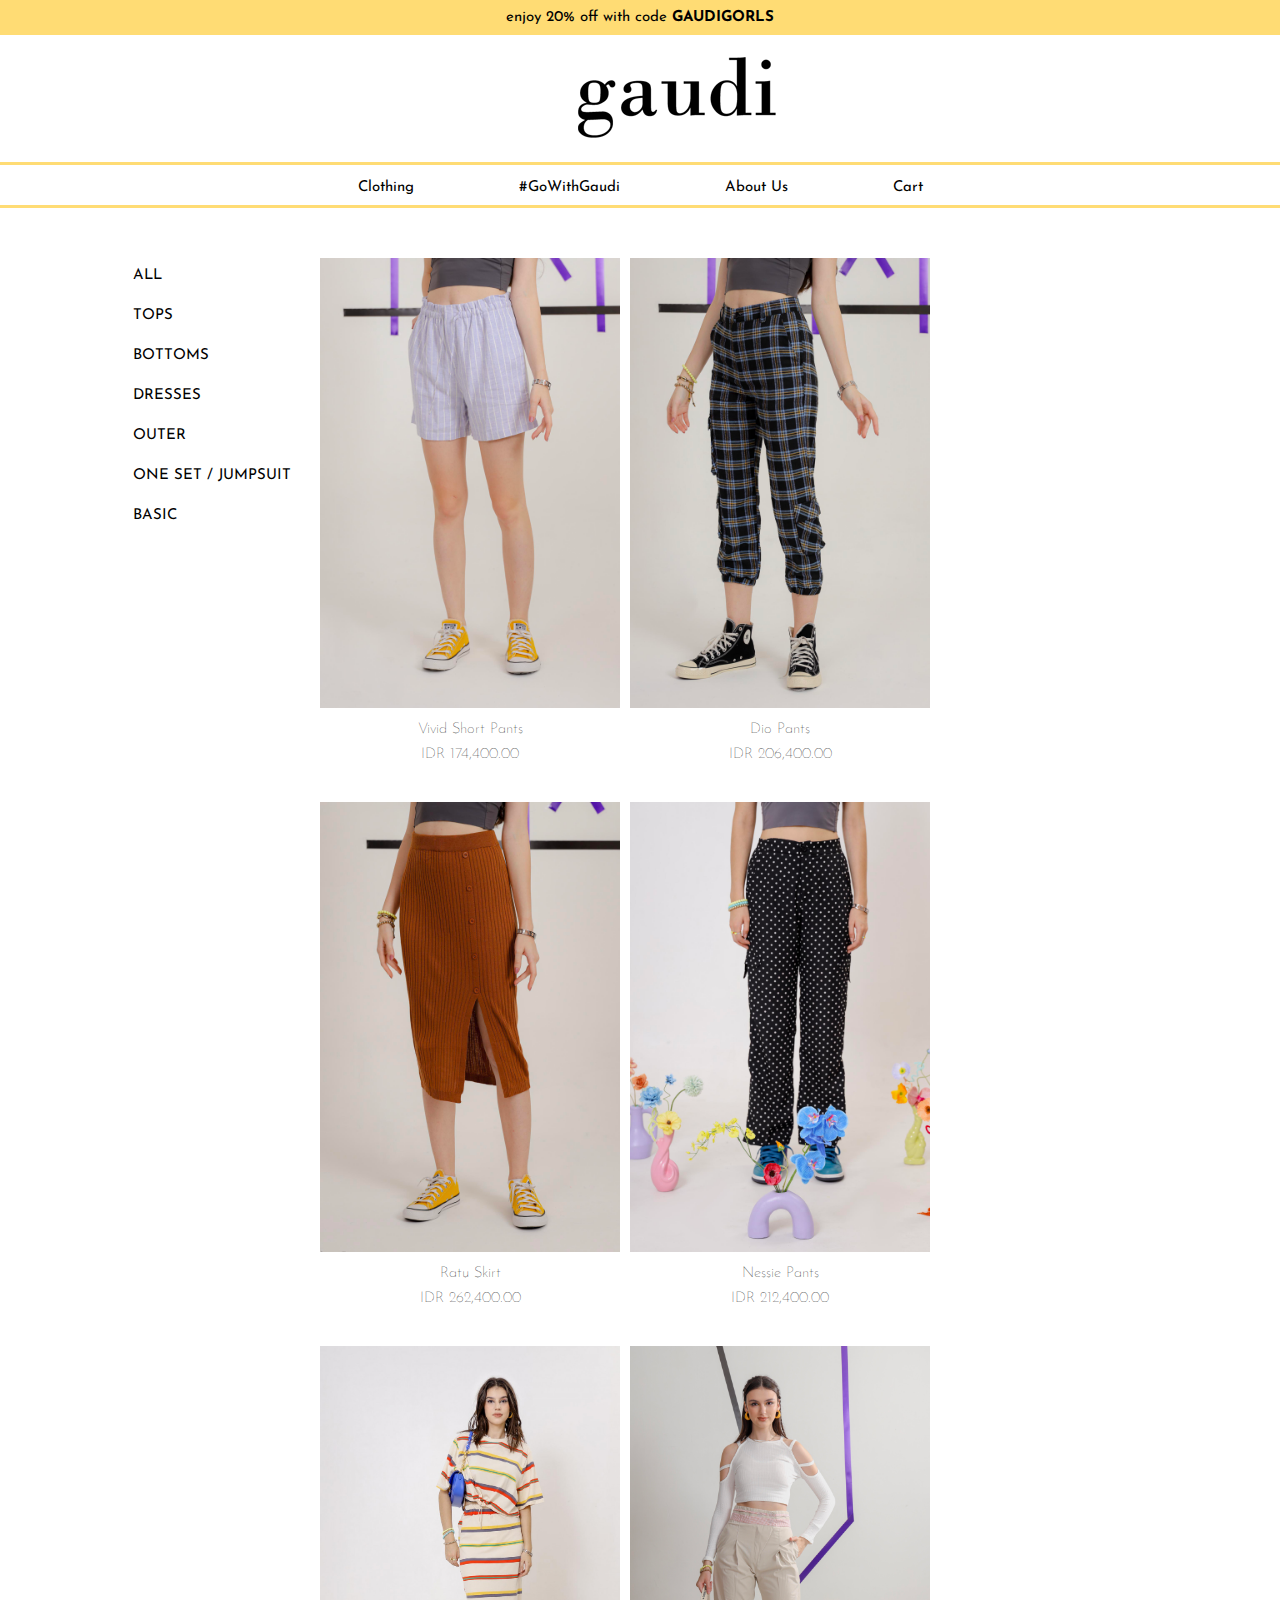
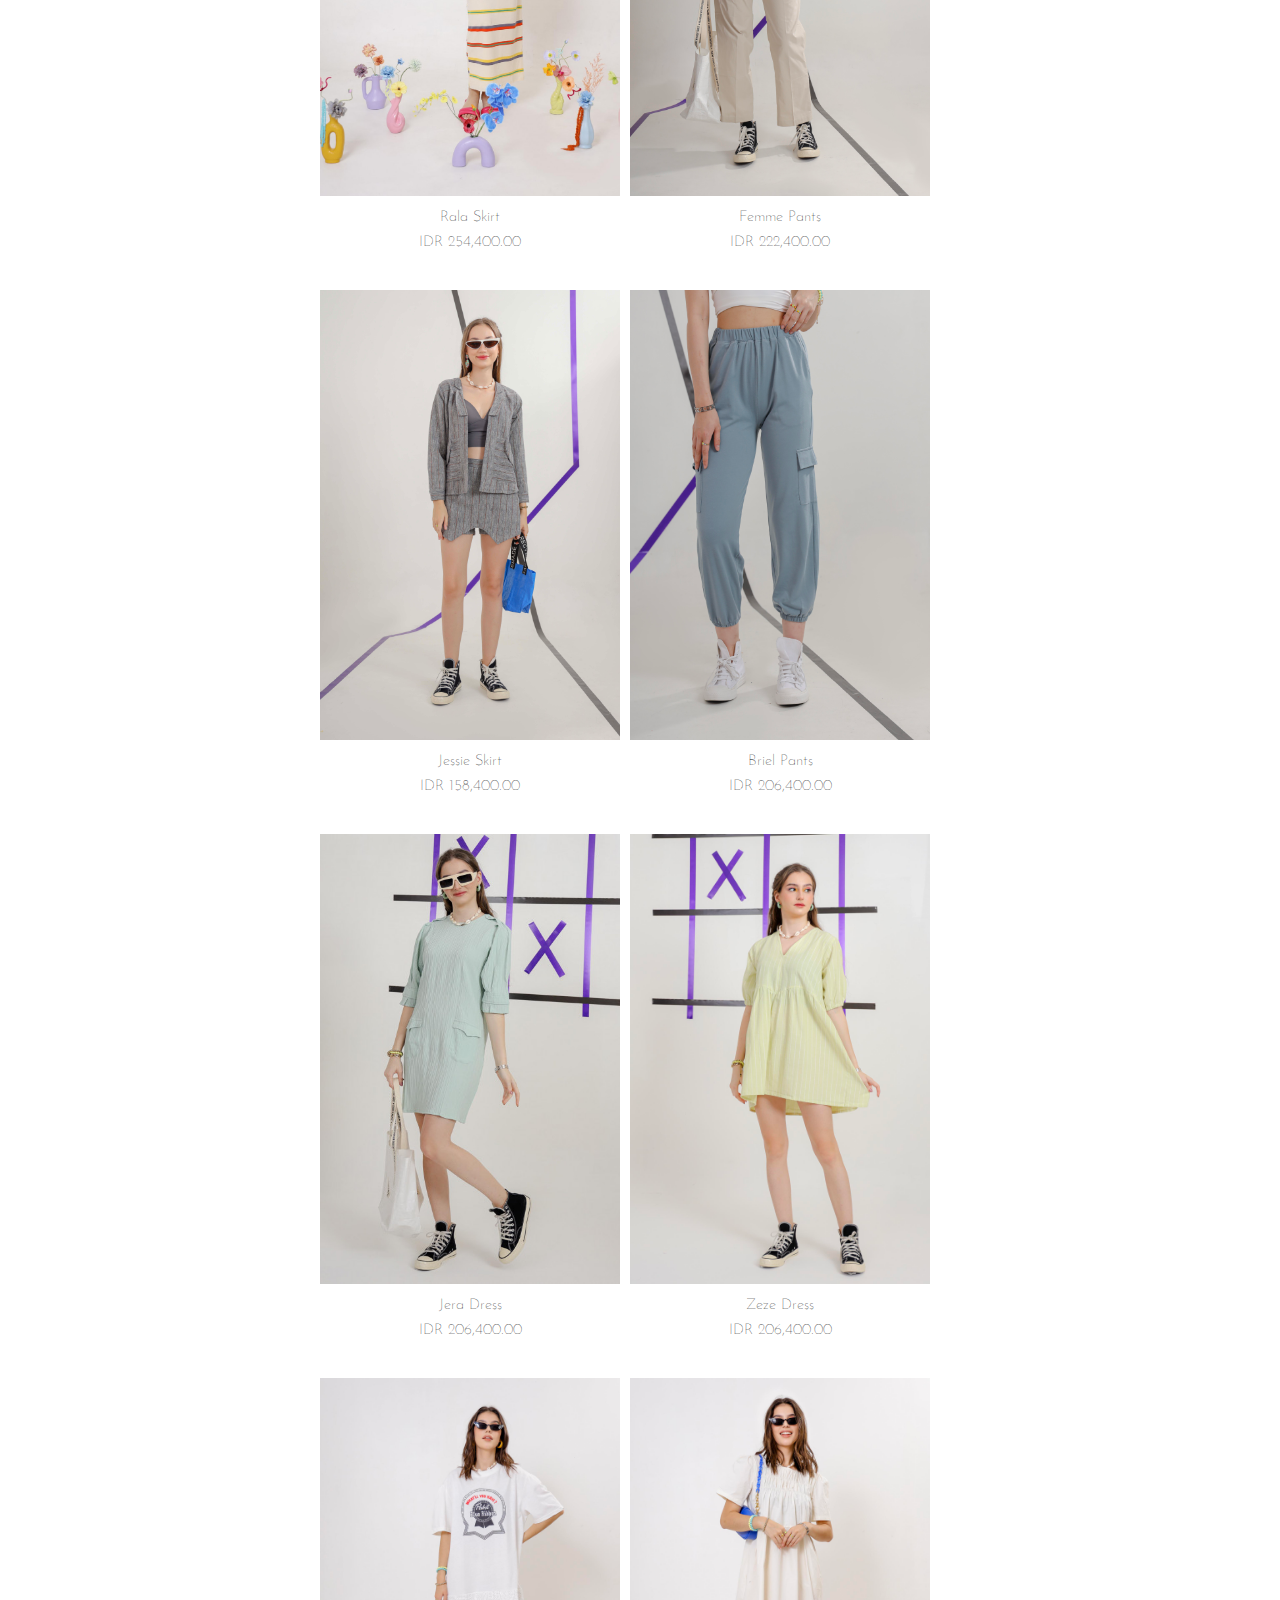
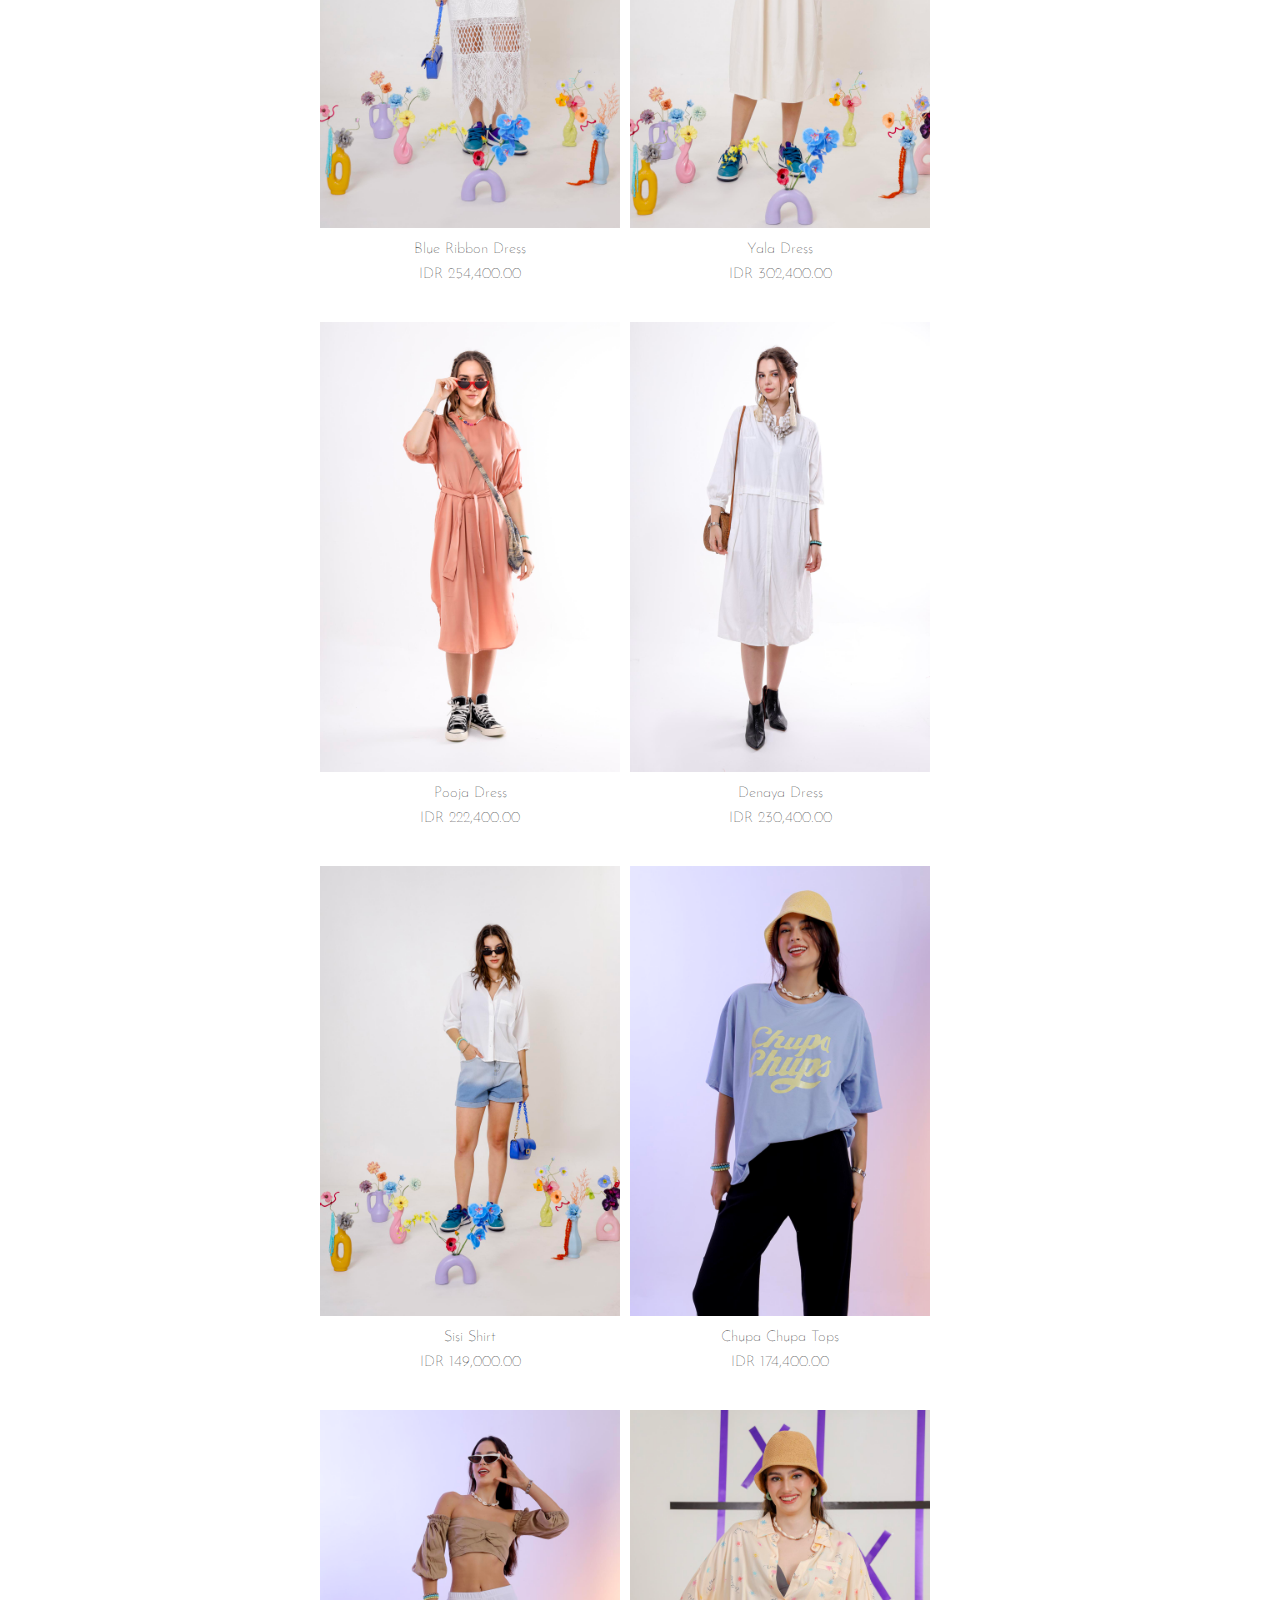
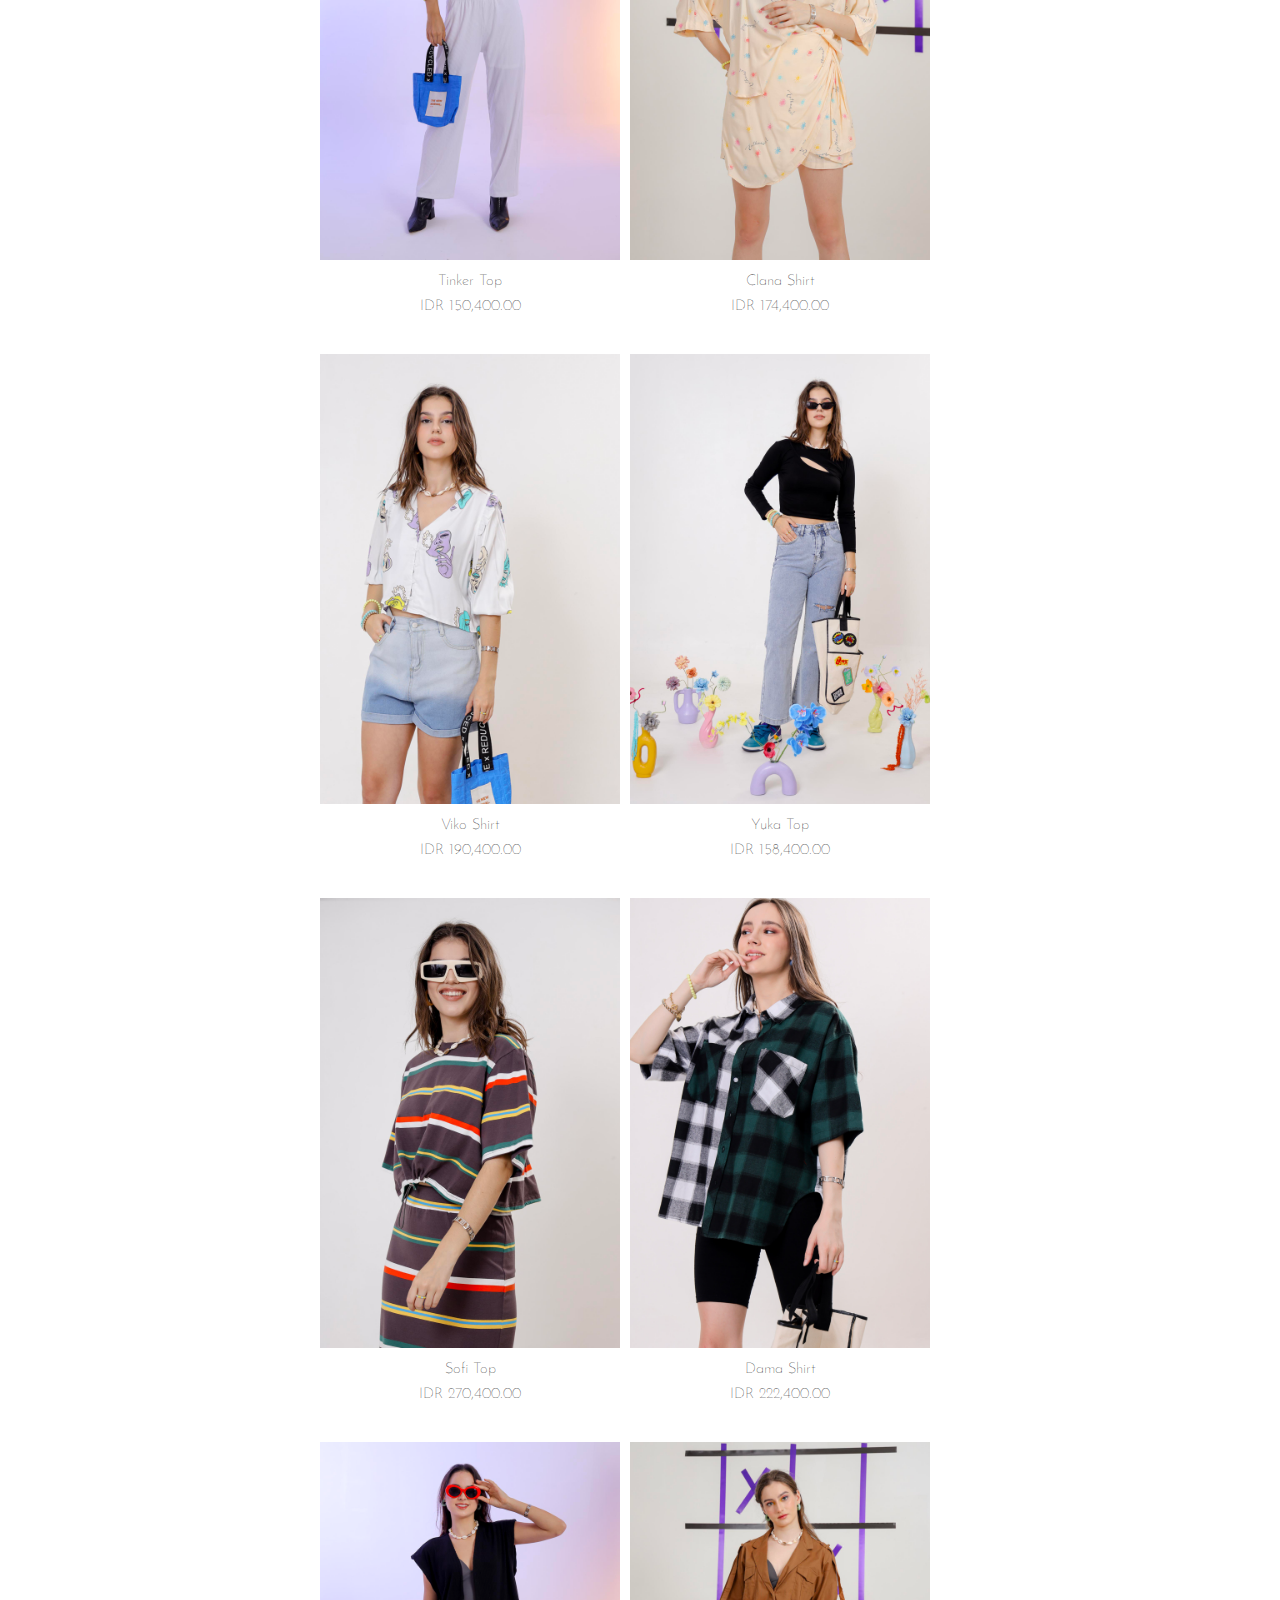
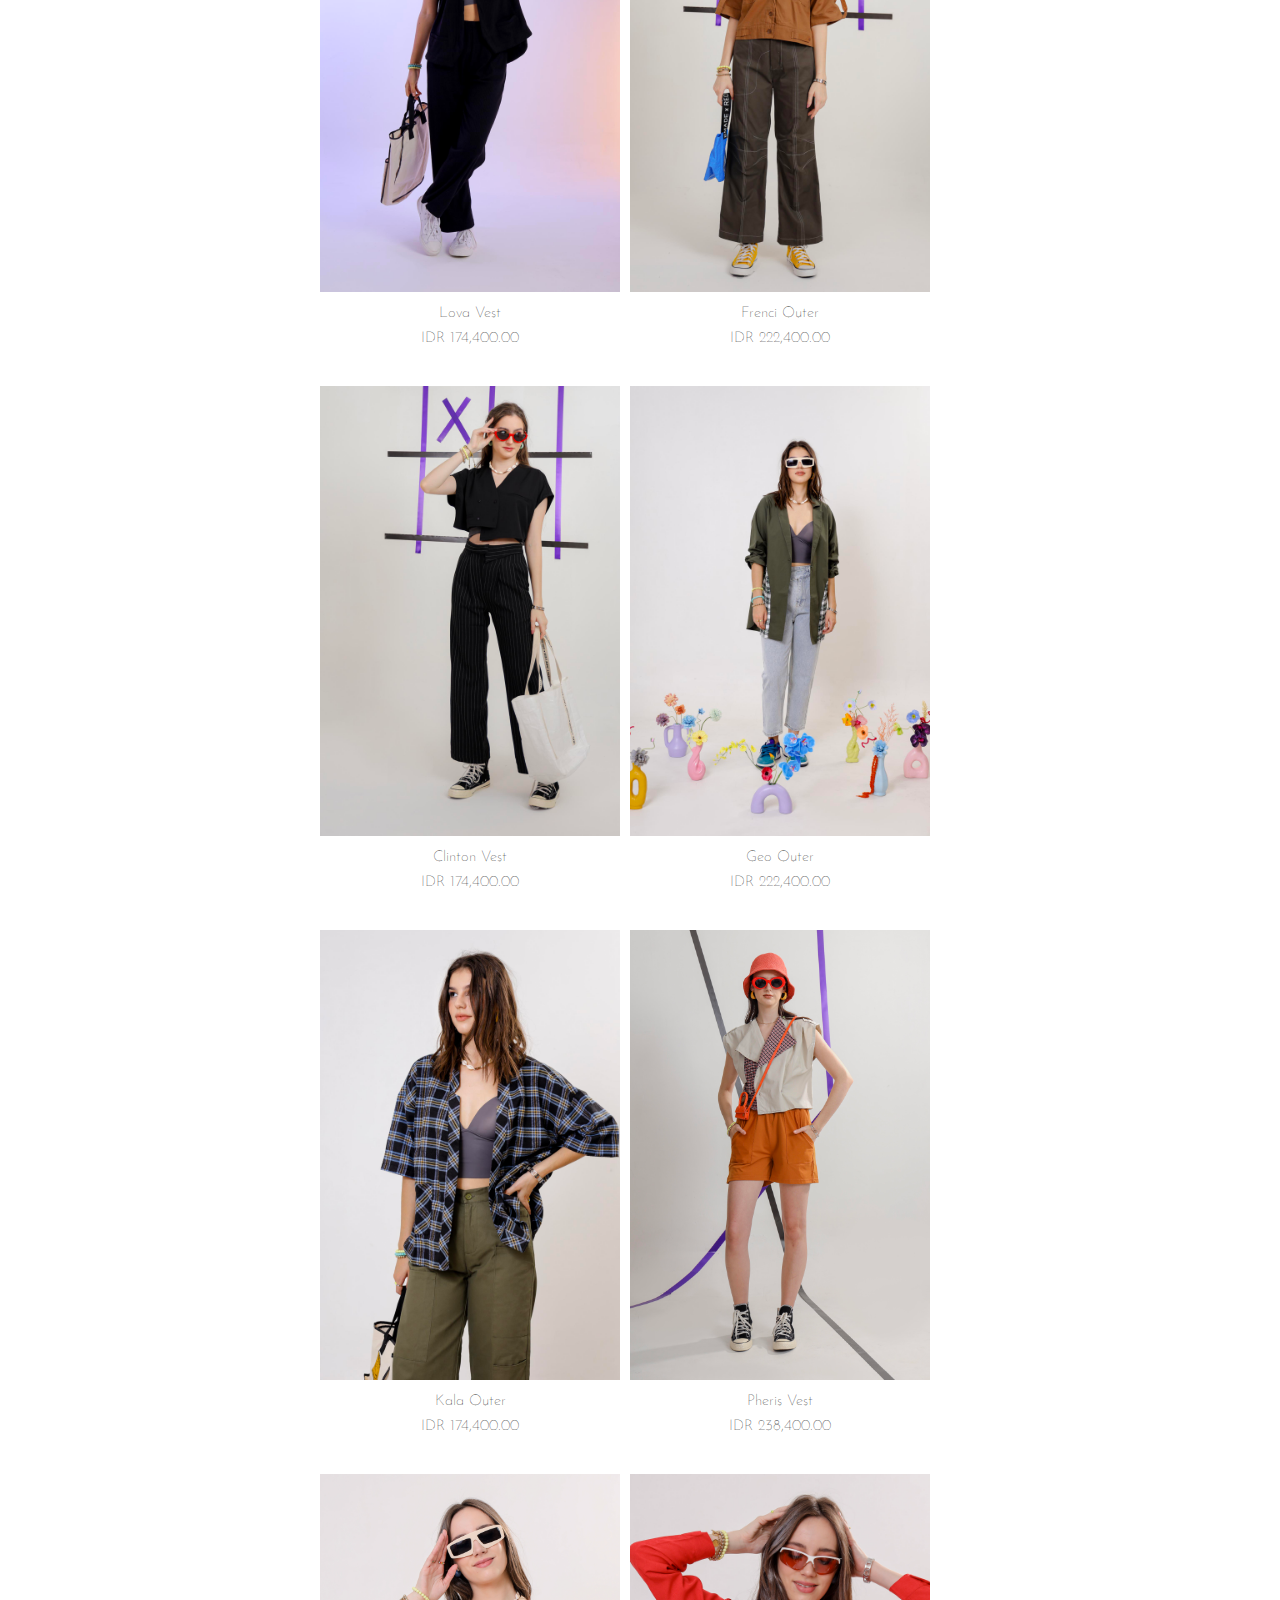
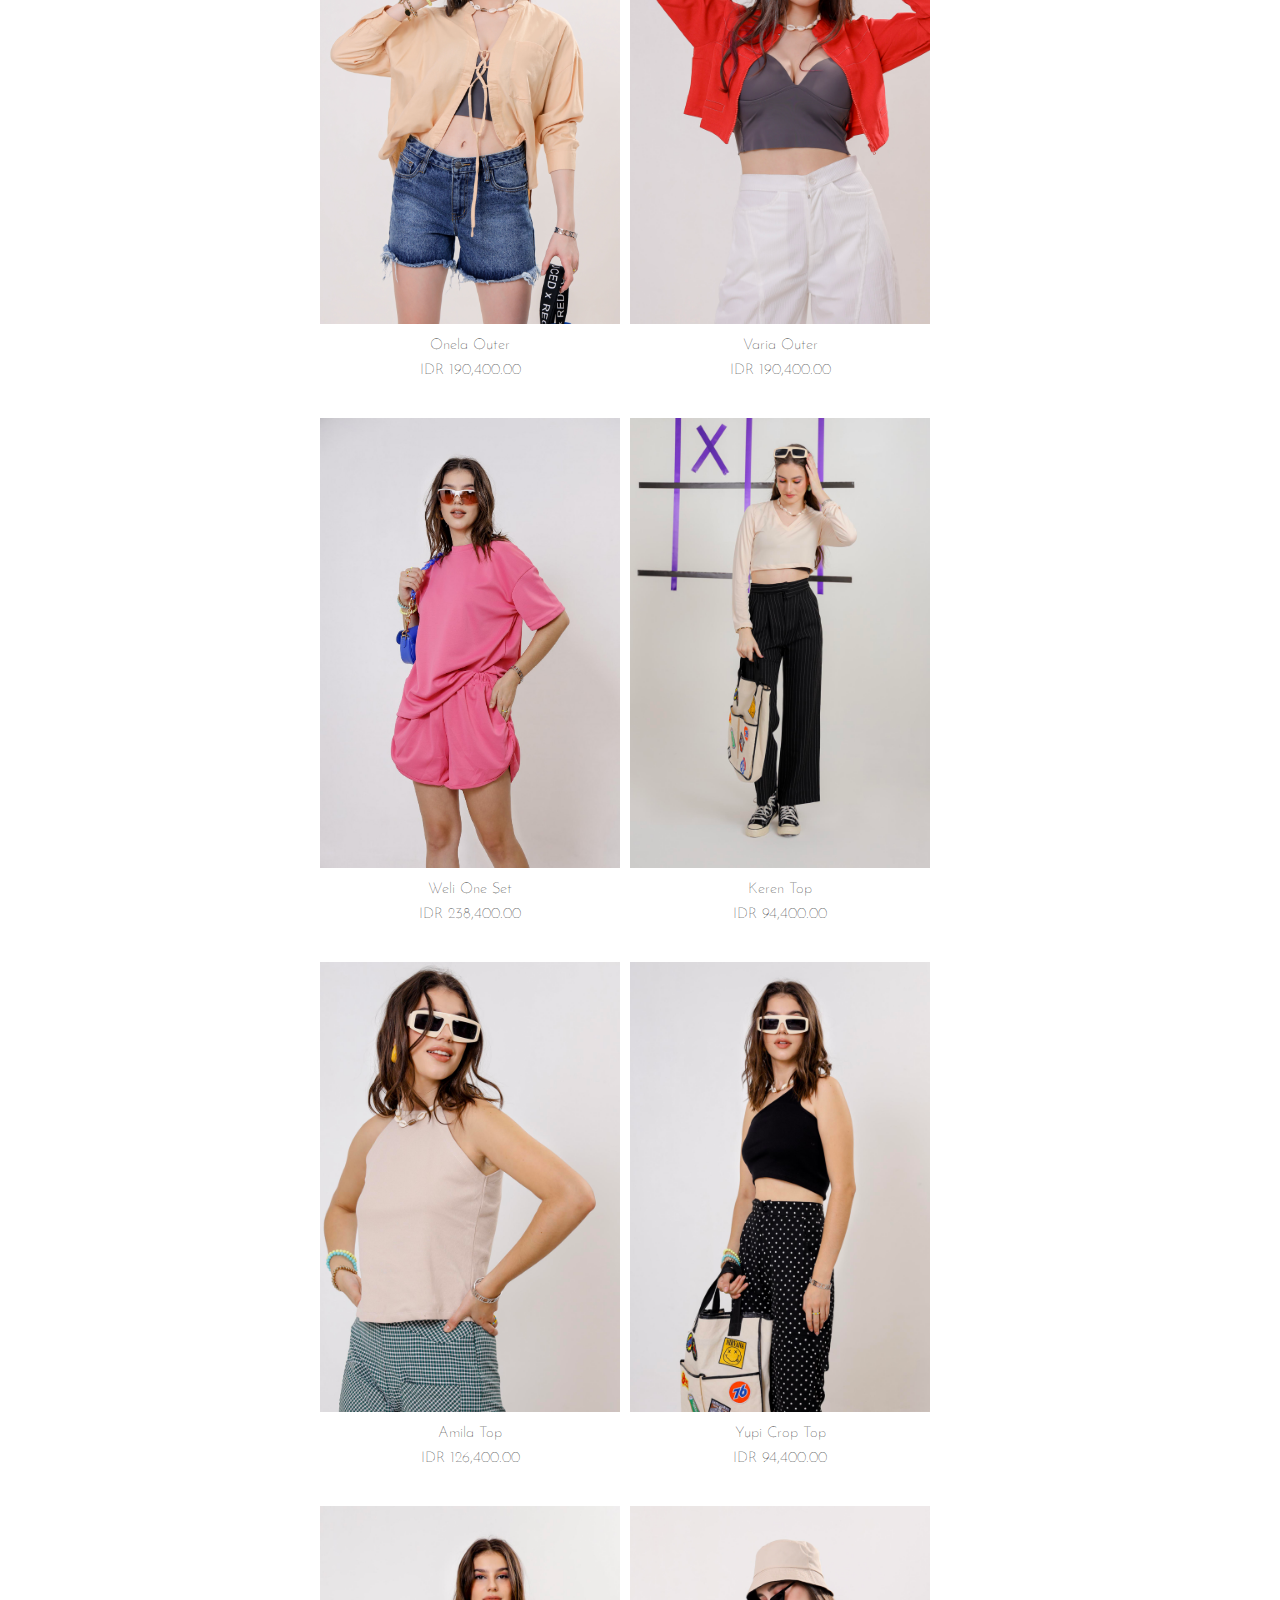
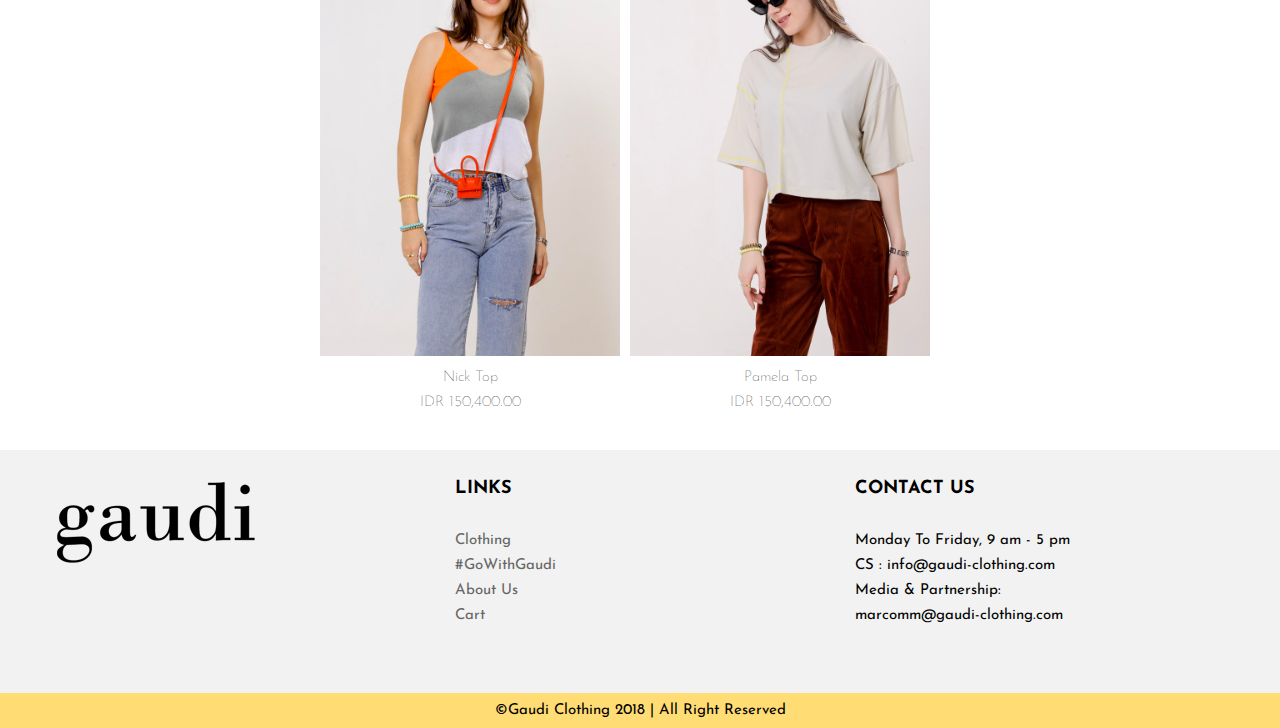
==== commit 0afca90b: "Add files via upload" ====
--- a/clothing.html
+++ b/clothing.html
@@ -44,6 +44,7 @@
 
         <div class="right">
           <div class="main_container fourinarow" id="card-container">
+
 
           </div>
         </div>
@@ -662,71 +663,78 @@
      ]
    };
    const cardContainer = document.getElementById("card-container");
- 
+   var TOPS = data.Products.filter(function (el) {
+    return el.category === "TOPS";
+   });
+   var BOTTOM = data.Products.filter(function (el) {
+    return el.category === "BOTTOM";
+   });
+   var DRESSES = data.Products.filter(function (el) {
+    return el.category === "DRESSES";
+   });
+   var OUTER = data.Products.filter(function (el) {
+    return el.category === "OUTER";
+   });
+   var JUMPSUIT = data.Products.filter(function (el) {
+    return el.category === "JUMPSUIT";
+   });
+   var BASIC = data.Products.filter(function (el) {
+    return el.category === "BASIC";
+   });
+
+
    var semua = '';
      for (var i = 0; data.Products.length > i; i++) {
        semua = '<div class="card"><a href="dtl.html?sku='+ data.Products[i].sku +'"><img src="'+ data.Products[i].img +'" alt="'+ data.Products[i].name +'" width="300px" height="450px"></a><h2>'+ data.Products[i].name +'</h2><h3>IDR '+ data.Products[i].price.toLocaleString('en-US', {minimumFractionDigits: 2, maximumFractionDigits: 2}) +'</h3></div>';
        cardContainer.innerHTML += semua;
      }
-     function ChangeTops() {
+     
+    
+    function ChangeTops() {
       cardContainer.innerHTML = ""
-      for (var i = 0; data.Products.length > i ; i++) {
-        if (data.Products[i].category === "TOPS")
+
+      for (var i = 0; TOPS.length > i ; i++) {
+          semua = '<div class="card"><a href="dtl.html?sku='+ TOPS[i].sku +'"><img src="'+ TOPS[i].img +'" alt="'+ TOPS[i].name +'" width="300px" height="450px"></a><h2>'+ TOPS[i].name +'</h2><h3>IDR '+ TOPS[i].price +'</h3></div>';
+          cardContainer.innerHTML += semua;
+      }
+    }
+
+     function ChangeBottom() {
+      cardContainer.innerHTML = ""
+      for (var i = 0; BOTTOM.length > i ; i++) {
         {
-          semua = '<div class="card"><a href="dtl.html?sku='+ data.Products[i].sku +'"><img src="'+ data.Products[i].img +'" alt="'+ data.Products[i].name +'" width="300px" height="450px"></a><h2>'+ data.Products[i].name +'</h2><h3>IDR '+ data.Products[i].price +'</h3></div>';
+          semua = '<div class="card"><a href="dtl.html?sku='+ BOTTOM[i].sku +'"><img src="'+ BOTTOM[i].img +'" alt="'+ BOTTOM[i].name +'" width="300px" height="450px"></a><h2>'+ BOTTOM[i].name +'</h2><h3>IDR '+ BOTTOM[i].price.toLocaleString('en-US', {minimumFractionDigits: 2, maximumFractionDigits: 2}) +'</h3></div>';
           cardContainer.innerHTML += semua;
         }
      }
      }
-     function ChangeBottom() {
+     function ChangeDreses() {
       cardContainer.innerHTML = ""
-      for (var i = 0; data.Products.length > i ; i++) {
-        if (data.Products[i].category === "BOTTOM")
-        {
-          semua = '<div class="card"><a href="dtl.html?sku='+ data.Products[i].sku +'"><img src="'+ data.Products[i].img +'" alt="'+ data.Products[i].name +'" width="300px" height="450px"></a><h2>'+ data.Products[i].name +'</h2><h3>IDR '+ data.Products[i].price.toLocaleString('en-US', {minimumFractionDigits: 2, maximumFractionDigits: 2}) +'</h3></div>';
+      for (var i = 0; DRESSES.length > i ; i++) {
+          semua = '<div class="card"><a href="dtl.html?sku='+ DRESSES[i].sku +'"><img src="'+ DRESSES[i].img +'" alt="'+ DRESSES[i].name +'" width="300px" height="450px"></a><h2>'+ DRESSES[i].name +'</h2><h3>IDR '+ DRESSES[i].price.toLocaleString('en-US', {minimumFractionDigits: 2, maximumFractionDigits: 2}) +'</h3></div>';
+          cardContainer.innerHTML += semua;
+     }
+     }
+     function ChangeOuter() {
+      cardContainer.innerHTML = ""
+      for (var i = 0; OUTER.length > i ; i++) {
+          semua = '<div class="card"><a href="dtl.html?sku='+ OUTER[i].sku +'"><img src="'+ OUTER[i].img +'" alt="'+ OUTER[i].name +'" width="300px" height="450px"></a><h2>'+ OUTER[i].name +'</h2><h3>IDR '+ OUTER[i].price.toLocaleString('en-US', {minimumFractionDigits: 2, maximumFractionDigits: 2}) +'</h3></div>';
+          cardContainer.innerHTML += semua;
+     }
+     }
+     function ChangeJumpsuit() {
+      cardContainer.innerHTML = ""
+      for (var i = 0; JUMPSUIT.length > i ; i++) {
+          semua = '<div class="card"><a href="dtl.html?sku='+ JUMPSUIT[i].sku +'"><img src="'+ JUMPSUIT[i].img +'" alt="'+ JUMPSUIT[i].name +'" width="300px" height="450px"></a><h2>'+ JUMPSUIT[i].name +'</h2><h3>IDR '+ JUMPSUIT[i].price.toLocaleString('en-US', {minimumFractionDigits: 2, maximumFractionDigits: 2}) +'</h3></div>';
+          cardContainer.innerHTML += semua;
+     }
+     }
+     function ChangeBasic() {
+      cardContainer.innerHTML = ""
+      for (var i = 0; BASIC.length > i ; i++) {
+          semua = '<div class="card"><a href="dtl.html?sku='+ BASIC[i].sku +'"><img src="'+ BASIC[i].img +'" alt="'+ BASIC[i].name +'" width="300px" height="450px"></a><h2>'+ BASIC[i].name +'</h2><h3>IDR '+ BASIC[i].price.toLocaleString('en-US', {minimumFractionDigits: 2, maximumFractionDigits: 2}) +'</h3></div>';
           cardContainer.innerHTML += semua;
         }
-     }
-     }
-     function ChangeDreses() {
-      cardContainer.innerHTML = ""
-      for (var i = 0; data.Products.length > i ; i++) {
-        if (data.Products[i].category === "DRESSES")
-        {
-          semua = '<div class="card"><a href="dtl.html?sku='+ data.Products[i].sku +'"><img src="'+ data.Products[i].img +'" alt="'+ data.Products[i].name +'" width="300px" height="450px"></a><h2>'+ data.Products[i].name +'</h2><h3>IDR '+ data.Products[i].price.toLocaleString('en-US', {minimumFractionDigits: 2, maximumFractionDigits: 2}) +'</h3></div>';
-          cardContainer.innerHTML += semua;
-        }
-     }
-     }
-     function ChangeOuter() {
-      cardContainer.innerHTML = ""
-      for (var i = 0; data.Products.length > i ; i++) {
-        if (data.Products[i].category === "OUTER")
-        {
-          semua = '<div class="card"><a href="dtl.html?sku='+ data.Products[i].sku +'"><img src="'+ data.Products[i].img +'" alt="'+ data.Products[i].name +'" width="300px" height="450px"></a><h2>'+ data.Products[i].name +'</h2><h3>IDR '+ data.Products[i].price.toLocaleString('en-US', {minimumFractionDigits: 2, maximumFractionDigits: 2}) +'</h3></div>';
-          cardContainer.innerHTML += semua;
-        }
-     }
-     }
-     function ChangeJumpsuit() {
-      cardContainer.innerHTML = ""
-      for (var i = 0; data.Products.length > i ; i++) {
-        if (data.Products[i].category === "JUMPSUIT")
-        {
-          semua = '<div class="card"><a href="dtl.html?sku='+ data.Products[i].sku +'"><img src="'+ data.Products[i].img +'" alt="'+ data.Products[i].name +'" width="300px" height="450px"></a><h2>'+ data.Products[i].name +'</h2><h3>IDR '+ data.Products[i].price.toLocaleString('en-US', {minimumFractionDigits: 2, maximumFractionDigits: 2}) +'</h3></div>';
-          cardContainer.innerHTML += semua;
-        }
-     }
-     }
-     function ChangeBasic() {
-      cardContainer.innerHTML = ""
-      for (var i = 0; data.Products.length > i ; i++) {
-        if (data.Products[i].category === "BASIC")
-        {
-          semua = '<div class="card"><a href="dtl.html?sku='+ data.Products[i].sku +'"><img src="'+ data.Products[i].img +'" alt="'+ data.Products[i].name +'" width="300px" height="450px"></a><h2>'+ data.Products[i].name +'</h2><h3>IDR '+ data.Products[i].price.toLocaleString('en-US', {minimumFractionDigits: 2, maximumFractionDigits: 2}) +'</h3></div>';
-          cardContainer.innerHTML += semua;
-        }
-     }
      }
      function ChangeAll() {
       cardContainer.innerHTML = ""
--- a/assets/css/clothing.css
+++ b/assets/css/clothing.css
@@ -0,0 +1,156 @@
+@import url('https://fonts.cdnfonts.com/css/josefin-sans');
+* {
+    margin: 0px;
+    padding: 0;
+    font-size: 15px;
+    font-family: 'Josefin Sans';
+    cursor: pointer;
+}
+
+section.special {
+    margin-top: 50px;
+    height: fit-content;
+    width: 100%;
+}
+
+section .left{
+    width: 25%;
+    float: left;
+}
+  
+section .right {
+    width: 70%;
+    height: 100%;
+    float: left;
+}
+
+nav {
+    padding-left: 40%;
+}
+
+h2 {
+    padding-top: 10px;
+    padding-bottom: 10px;
+    font-weight: lighter;
+}
+
+h3 {
+    padding-bottom: 20px;
+    font-weight: lighter;
+}
+
+.main_container.fourinarow .card {
+    position: relative;
+    width: auto;
+    height: 30%;
+    margin-right: 10px;
+    margin-bottom: 20px;
+    float: left;
+    text-align: center;
+}
+
+.main_container.fourinarow .card:nth-child(4n) {
+    margin-right: 10px;
+}
+
+div .menu {
+    /*background-color: blue;*/
+    padding: 10px 0px 15px 5px;
+    transition: background-color 0.3s;
+    width: 90%;
+}
+
+div .menu:hover {
+    background-color: #FFDC74;
+    text-decoration: underline;
+    font-weight: bold;
+}
+
+.promo-bar {
+    text-align: center;
+    background-color: #FFDC74;
+    padding-top: 10px;
+    padding-bottom: 10px;
+    position: relative;
+    top:0;
+    left:0;
+}
+
+.logo1{
+    padding-top: 20px;
+    padding-left: 45%;
+    padding-bottom: 20px;
+}
+
+.navbar {
+    text-align: center;
+    padding: 0px 15px;
+    padding-top: 15px;
+    padding-bottom: 10px;
+    border-top: 3px solid #FFDC74;
+    border-bottom: 3px solid #FFDC74;
+}
+
+.navbar a {
+    margin-left: 50px;
+    margin-right: 50px;
+    color: black;
+    text-decoration: none;
+}
+
+.navbar a:hover {
+    color: #FFDC74;
+}
+
+footer {
+    background-color: #f2f2f2;
+    padding-top: 30px;
+    padding-bottom: 60px;
+  }
+  
+  .container {
+    max-width: 1170px;
+    margin: 0 auto;
+  }
+  
+  .row {
+    display: flex;
+    flex-wrap: wrap;
+    justify-content: space-between;
+
+  }
+  
+  .col-md-4 {
+    text-align: left;
+    width: calc(33.33% - 20px);
+  }
+
+  .col-md-4 p {
+    line-height: 25px;
+    text-align: left;
+  }
+  
+  h3.special {
+    font-size: 18px;
+    font-weight: bold;
+    margin-bottom: 15px;
+  }
+  
+  ul {
+    list-style: none;
+    margin: 0;
+    padding: 0;
+  }
+  
+  li {
+    margin-bottom: 10px;
+  }
+  
+  a {
+    color: #666;
+    text-decoration: none;
+  }
+  
+  a:hover {
+    color: #333;
+  }